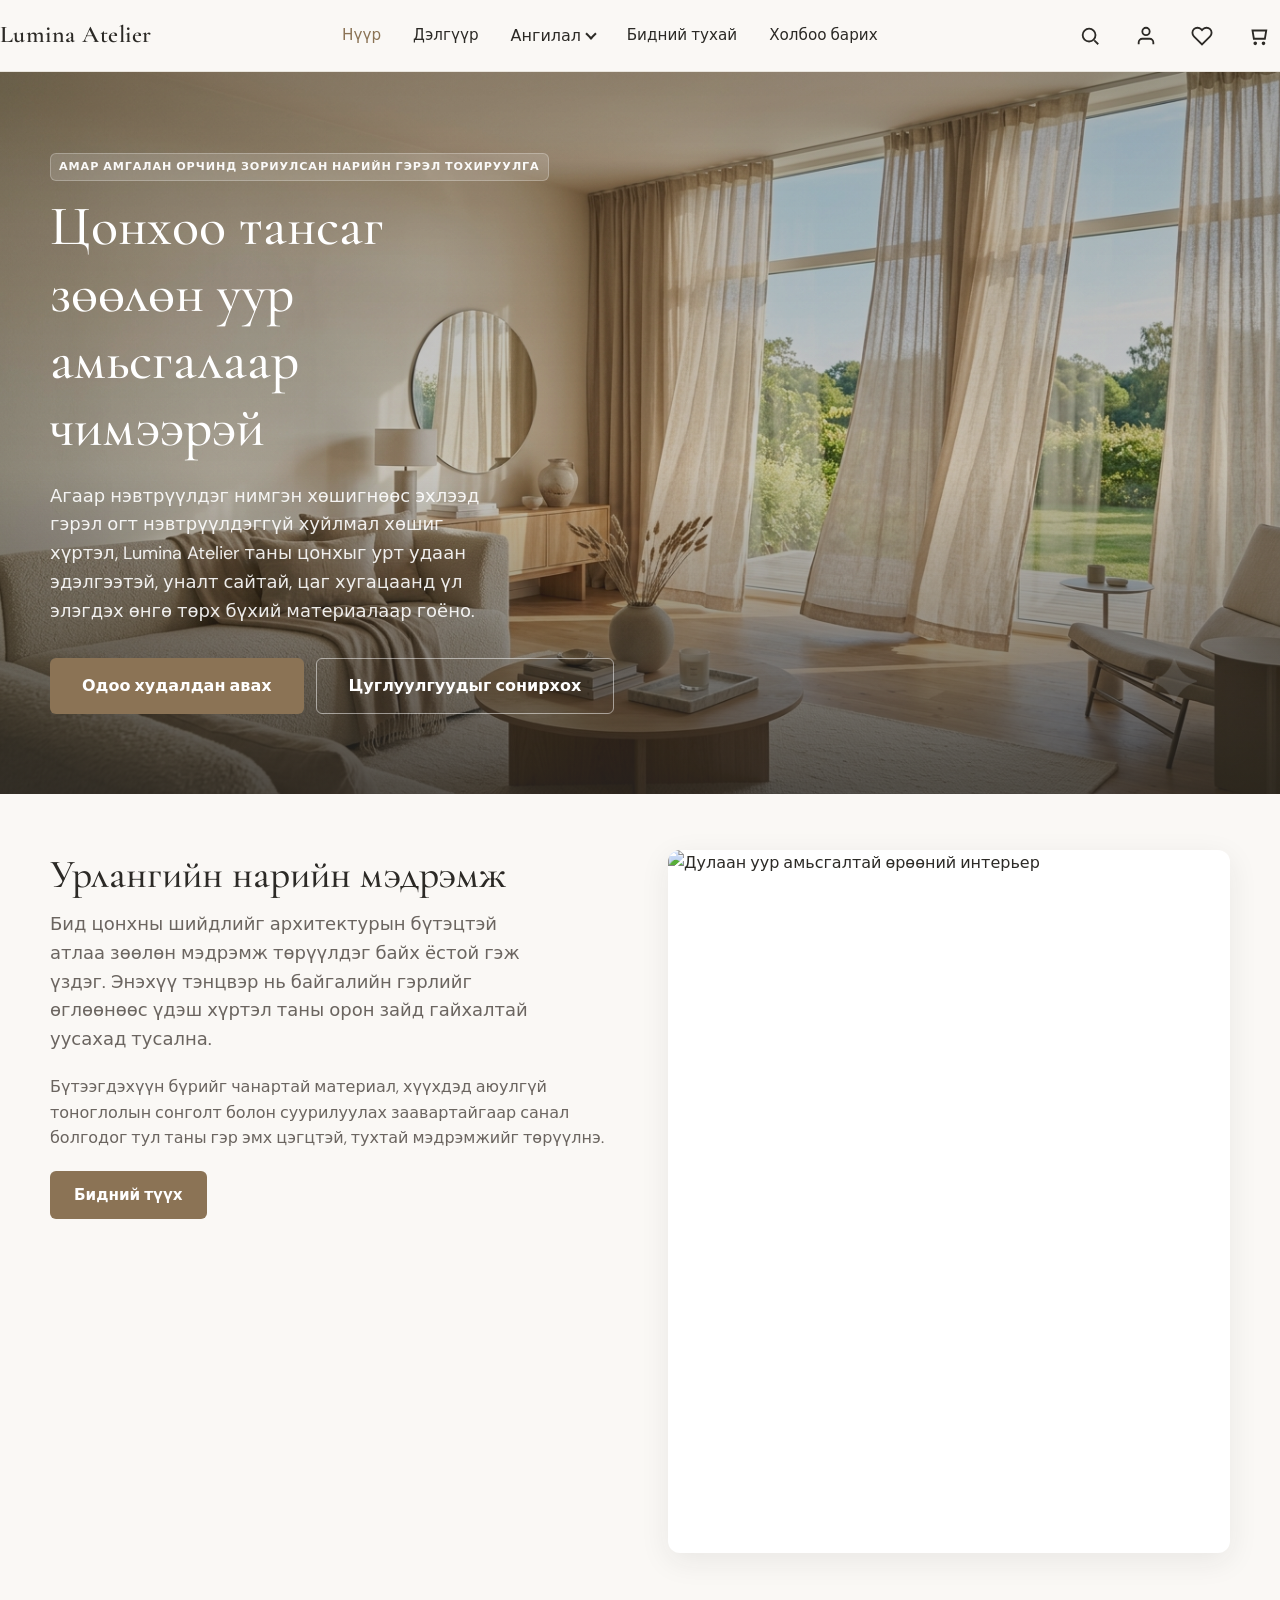
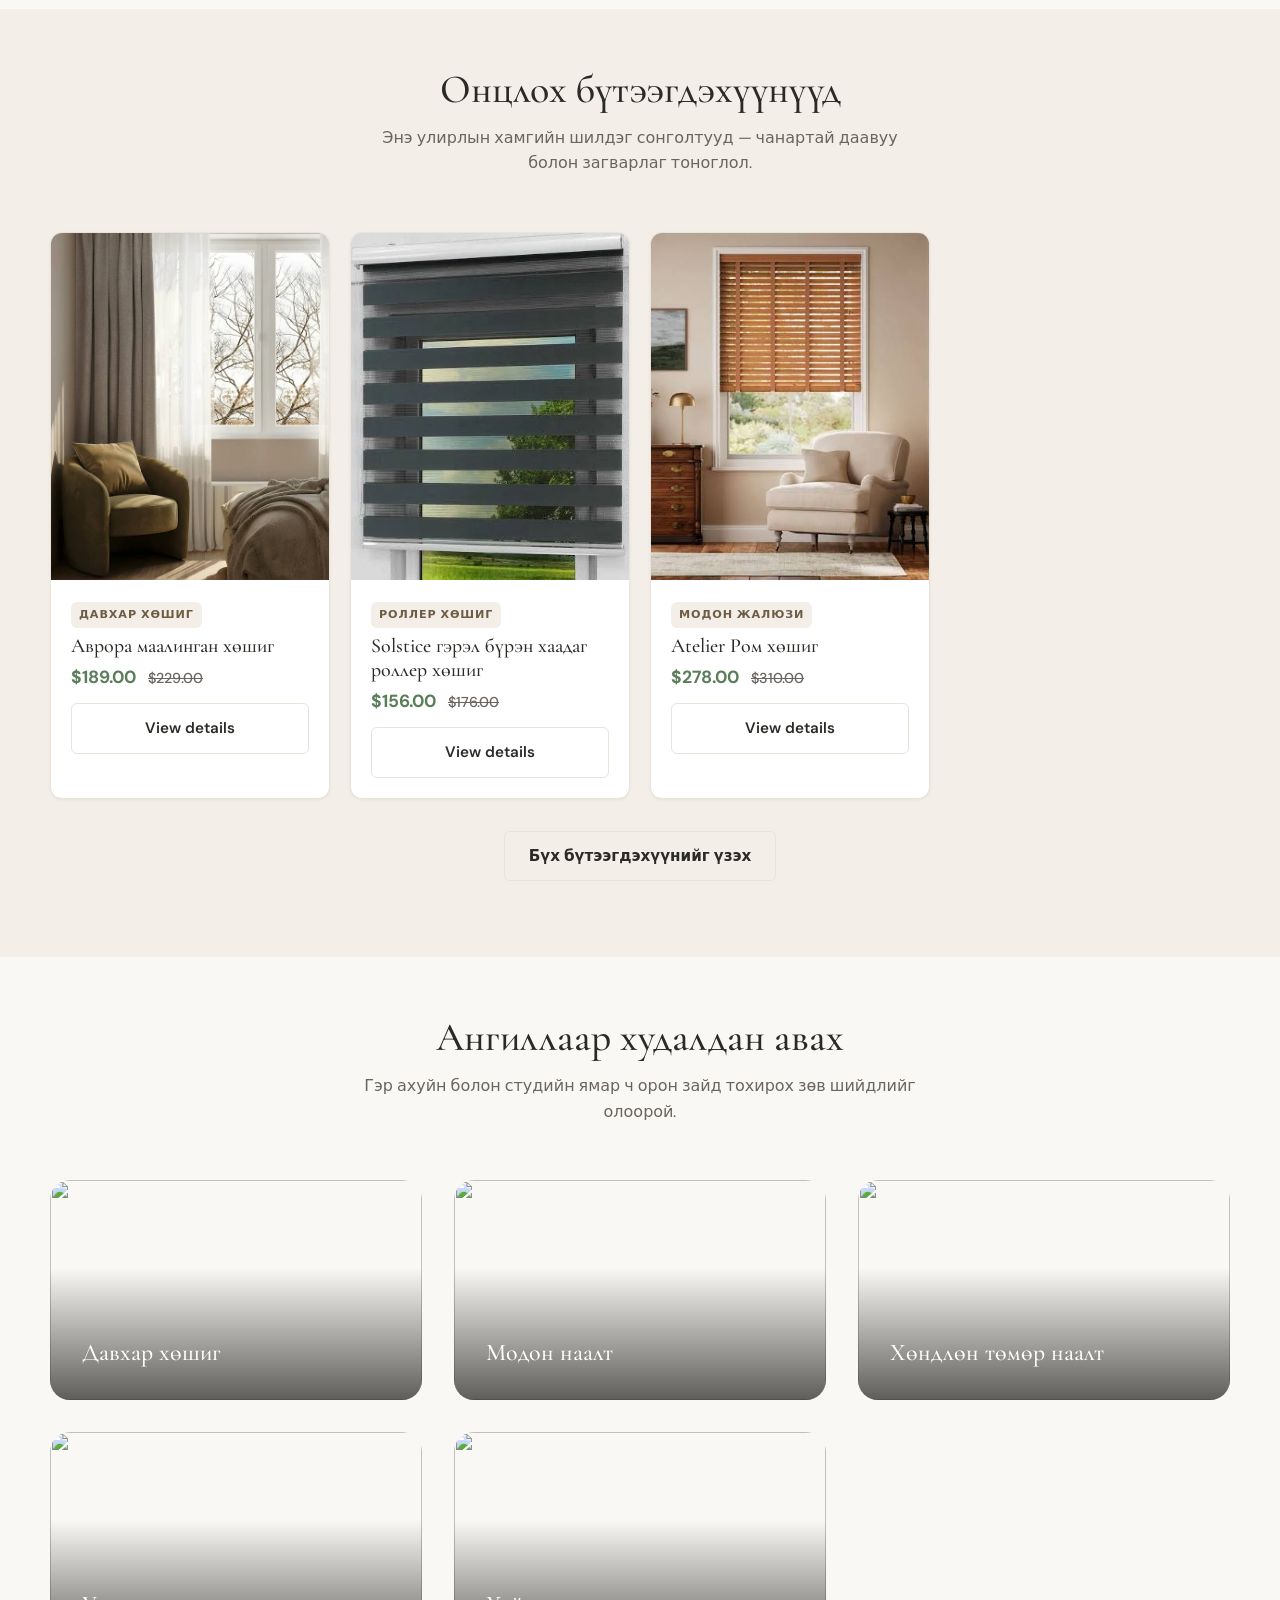
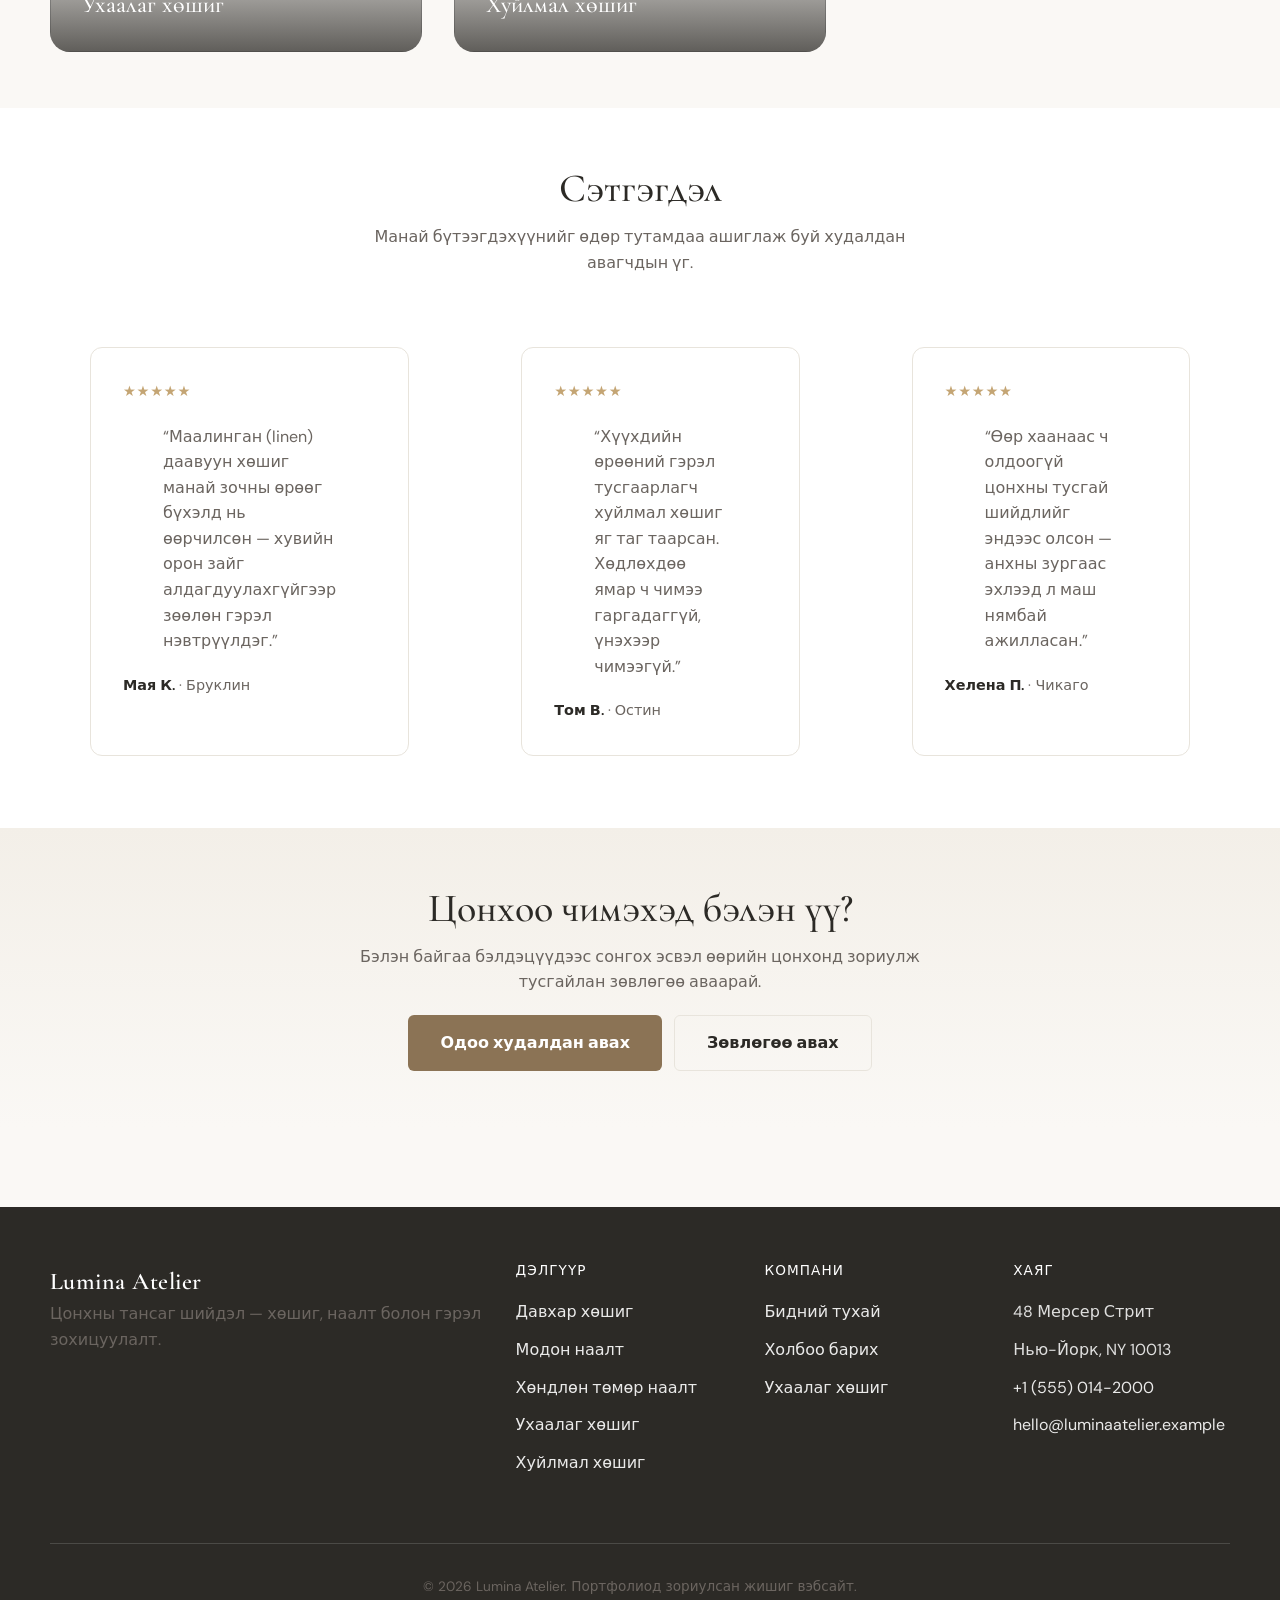
==== index.html @ d4f3944c "Add files via upload" ====
<!DOCTYPE html>
<html lang="mn">
  <head>
    <meta charset="utf-8" />
    <meta name="viewport" content="width=device-width, initial-scale=1" />
    <meta
      name="description"
      content="Lumina Atelier — гараар урласан хөшиг, наалтууд. Орчин үеийн орон зайд зориулсан зөөлөн дулаан өнгө, тохируулж болох гэрэл болон захиалгат гоёмсог шийдэл."
    />
    <title>Lumina Atelier | Хөшиг &amp; Наалт</title>
    <link rel="preconnect" href="https://fonts.googleapis.com" />
    <link rel="preconnect" href="https://fonts.gstatic.com" crossorigin />
    <link
      href="https://fonts.googleapis.com/css2?family=Cormorant+Garamond:ital,wght@0,400;0,500;0,600;1,400&family=DM+Sans:ital,opsz,wght@0,9..40,400;0,9..40,500;0,9..40,600;0,9..40,700;1,9..40,400&display=swap"
      rel="stylesheet"
    />
    <link rel="stylesheet" href="css/styles.css" />
    <script type="application/ld+json" id="jsonld-org">
      {
        "@context": "https://schema.org",
        "@type": "HomeAndConstructionBusiness",
        "name": "Lumina Atelier",
        "url": ".",
        "description": "Дээд зэрэглэлийн хөшиг, хуйлмал хөшиг, роман наалт болон захиалгат цонхны засал.",
        "telephone": "+1-555-0142",
        "email": "hello@luminaatelier.example",
        "address": {
          "@type": "PostalAddress",
          "streetAddress": "48 Mercer Street",
          "addressLocality": "New York",
          "addressRegion": "NY",
          "postalCode": "10013",
          "addressCountry": "US"
        }
      }
    </script>
  </head>
  <body>
    <a class="skip-link" href="#main">Үндсэн агуулга руу шилжих</a>

    <header class="site-header">
      <div class="container header-inner">
        <a class="logo" href="index.html">Lumina Atelier</a>

        <nav class="nav-desktop" aria-label="Үндсэн цэс">
          <a href="index.html" aria-current="page">Нүүр</a>
          <a href="shop.html">Дэлгүүр</a>
          <div class="has-dropdown">
            <button type="button" aria-expanded="false" aria-haspopup="true" aria-controls="cat-menu">
              Ангилал
              <span class="caret" aria-hidden="true"></span>
            </button>
            <div id="cat-menu" class="dropdown-panel" role="menu">
              <a href="shop.html?category=double-curtains" role="menuitem">Давхар хөшиг</a>
              <a href="shop.html?category=wooden-blinds" role="menuitem">Модон наалт</a>
              <a href="shop.html?category=venetian-blinds" role="menuitem">Хөндлөн төмөр наалт</a>
              <a href="shop.html?category=motorized-curtains" role="menuitem">Ухаалаг (цахилгаан) хөшиг</a>
              <a href="shop.html?category=roller-blinds" role="menuitem">Хуйлмал хөшиг</a>
            </div>
          </div>
          <a href="about.html">Бидний тухай</a>
          <a href="contact.html">Холбоо барих</a>
        </nav>

        <div class="header-actions">
          <span id="user-chip" class="user-chip" hidden></span>
          <button type="button" class="icon-btn" data-open-modal="search" aria-label="Бүтээгдэхүүн хайх">
            <svg viewBox="0 0 24 24" fill="none" stroke="currentColor" stroke-width="2" aria-hidden="true">
              <circle cx="11" cy="11" r="7" />
              <path d="M21 21l-4.3-4.3" />
            </svg>
          </button>
          <button type="button" class="icon-btn" data-open-modal="auth" aria-label="Хэрэглэгчийн бүртгэл">
            <svg viewBox="0 0 24 24" fill="none" stroke="currentColor" stroke-width="2" aria-hidden="true">
              <path d="M20 21v-2a4 4 0 0 0-4-4H8a4 4 0 0 0-4 4v2" />
              <circle cx="12" cy="7" r="4" />
            </svg>
          </button>
          <a class="icon-btn" href="wishlist.html" aria-label="Хүслийн жагсаалт">
            <svg viewBox="0 0 24 24" fill="none" stroke="currentColor" stroke-width="2" aria-hidden="true">
              <path d="M20.84 4.61a5.5 5.5 0 0 0-7.78 0L12 5.67l-1.06-1.06a5.5 5.5 0 0 0-7.78 7.78l1.06 1.06L12 21.23l7.78-7.78 1.06-1.06a5.5 5.5 0 0 0 0-7.78z" />
            </svg>
            <span class="badge-count" data-wishlist-count hidden>0</span>
          </a>
          <a class="icon-btn" href="cart.html" aria-label="Сагс">
            <svg viewBox="0 0 24 24" fill="none" stroke="currentColor" stroke-width="2" aria-hidden="true">
              <path d="M6 6h15l-1.5 9h-12z" />
              <circle cx="9" cy="20" r="1" />
              <circle cx="18" cy="20" r="1" />
            </svg>
            <span class="badge-count" data-cart-count hidden>0</span>
          </a>
          <button
            type="button"
            class="icon-btn menu-toggle"
            aria-expanded="false"
            aria-controls="mobile-nav"
            aria-label="Цэс нээх"
          >
            <svg viewBox="0 0 24 24" fill="none" stroke="currentColor" stroke-width="2" aria-hidden="true">
              <path d="M4 6h16M4 12h16M4 18h16" />
            </svg>
          </button>
        </div>
      </div>
    </header>

    <div id="mobile-nav" class="mobile-nav" hidden>
      <nav aria-label="Гар утасны цэс">
        <a href="index.html">Нүүр</a>
        <a href="shop.html">Дэлгүүр</a>
        <button type="button" data-mobile-submenu-toggle aria-expanded="false" aria-controls="mobile-cats">
          Ангилал
        </button>
        <div id="mobile-cats" class="mobile-sub">
          <a href="shop.html?category=double-curtains">Давхар хөшиг</a>
          <a href="shop.html?category=wooden-blinds">Модон наалт</a>
          <a href="shop.html?category=venetian-blinds">Хөндлөн төмөр наалт</a>
          <a href="shop.html?category=motorized-curtains">Ухаалаг (цахилгаан) хөшиг</a>
          <a href="shop.html?category=roller-blinds">Хуйлмал хөшиг</a>
        </div>
        <a href="about.html">Бидний тухай</a>
        <a href="contact.html">Холбоо барих</a>
        <a href="wishlist.html">Хүслийн жагсаалт</a>
        <a href="cart.html">Сагс</a>
      </nav>
    </div>

    <main id="main">
      <section class="hero" aria-label="Онцлох">
        <div class="hero__media">
          <img
            src="website/Gemini_Generated_Image_8093mr8093mr8093.png"
            alt="Наран тусгалтай, намирсан хөшиг бүхий зочны өрөө"
            width="1600"
            height="1067"
            fetchpriority="high"
          />
        </div>
        <div class="hero__overlay" aria-hidden="true"></div>
        <div class="container">
          <p class="tag" style="color: rgba(255,255,255,0.95); background: rgba(255,255,255,0.15); border: 1px solid rgba(255,255,255,0.25)">
            Амар амгалан орчинд зориулсан нарийн гэрэл тохируулга
          </p>
          <h1>Цонхоо тансаг зөөлөн уур амьсгалаар чимээрэй</h1>
          <p class="lead">
            Агаар нэвтрүүлдэг нимгэн хөшигнөөс эхлээд гэрэл огт нэвтрүүлдэггүй хуйлмал хөшиг хүртэл, Lumina Atelier таны цонхыг урт удаан эдэлгээтэй, уналт сайтай, цаг хугацаанд үл элэгдэх өнгө төрх бүхий материалаар гоёно.
          </p>
          <div class="hero-actions">
            <a class="btn btn--primary btn--large" href="shop.html">Одоо худалдан авах</a>
            <a class="btn btn--ghost btn--large" href="shop.html?category=double-curtains" style="border-color: rgba(255,255,255,0.5); color: #fff"
              >Цуглуулгуудыг сонирхох</a
            >
          </div>
        </div>
      </section>

      <section class="section">
        <div class="container two-col">
          <div>
            <h2>Урлангийн нарийн мэдрэмж</h2>
            <p class="lead">
              Бид цонхны шийдлийг архитектурын бүтэцтэй атлаа зөөлөн мэдрэмж төрүүлдэг байх ёстой гэж үздэг. Энэхүү тэнцвэр нь байгалийн гэрлийг өглөөнөөс үдэш хүртэл таны орон зайд гайхалтай уусахад тусална.
            </p>
            <p>
              Бүтээгдэхүүн бүрийг чанартай материал, хүүхдэд аюулгүй тоноглолын сонголт болон суурилуулах заавартайгаар санал болгодог тул таны гэр эмх цэгцтэй, тухтай мэдрэмжийг төрүүлнэ.
            </p>
            <a class="btn btn--primary" href="about.html">Бидний түүх</a>
          </div>
          <div class="card" style="box-shadow: var(--shadow-md); border: none">
            <img
              src="https://images.unsplash.com/photo-1586023492125-27b2c045efd7?auto=format&fit=crop&w=900&q=80"
              alt="Дулаан уур амьсгалтай өрөөний интерьер"
              width="900"
              height="1125"
              loading="lazy"
            />
          </div>
        </div>
      </section>

      <section class="section" style="background: var(--color-bg-warm)">
        <div class="container">
          <div class="section-head">
            <h2>Онцлох бүтээгдэхүүнүүд</h2>
            <p>Энэ улирлын хамгийн шилдэг сонголтууд — чанартай даавуу болон загварлаг тоноглол.</p>
          </div>
          <div id="featured-products" class="grid-4"></div>
          <p class="text-center" style="margin-top: var(--space-lg)">
            <a class="btn btn--ghost" href="shop.html">Бүх бүтээгдэхүүнийг үзэх</a>
          </p>
        </div>
      </section>

      <section class="section">
        <div class="container">
          <div class="section-head">
            <h2>Ангиллаар худалдан авах</h2>
            <p>Гэр ахуйн болон студийн ямар ч орон зайд тохирох зөв шийдлийг олоорой.</p>
          </div>
          <div class="grid-3">
            <a class="cat-tile" href="shop.html?category=double-curtains">
              <img src="https://images.unsplash.com/photo-1618221195710-dd6b41faaea6?auto=format&fit=crop&w=800&q=80" alt="" loading="lazy" />
              <h3>Давхар хөшиг</h3>
            </a>
            <a class="cat-tile" href="shop.html?category=wooden-blinds">
              <img src="https://images.unsplash.com/photo-1618219740975-d409fbccee94?auto=format&fit=crop&w=800&q=80" alt="" loading="lazy" />
              <h3>Модон наалт</h3>
            </a>
            <a class="cat-tile" href="shop.html?category=venetian-blinds">
              <img src="https://images.unsplash.com/photo-1497366216548-37526070297c?auto=format&fit=crop&w=800&q=80" alt="" loading="lazy" />
              <h3>Хөндлөн төмөр наалт</h3>
            </a>
            <a class="cat-tile" href="shop.html?category=motorized-curtains">
              <img src="https://images.unsplash.com/photo-1616486338812-3dadae4b4ace?auto=format&fit=crop&w=800&q=80" alt="" loading="lazy" />
              <h3>Ухаалаг хөшиг</h3>
            </a>
            <a class="cat-tile" href="shop.html?category=roller-blinds">
              <img src="https://images.unsplash.com/photo-1507089947368-19c1da9775ae?auto=format&fit=crop&w=800&q=80" alt="" loading="lazy" />
              <h3>Хуйлмал хөшиг</h3>
            </a>
          </div>
        </div>
      </section>

      <section class="section" style="background: var(--color-surface)">
        <div class="container">
          <div class="section-head">
            <h2>Сэтгэгдэл</h2>
            <p>Манай бүтээгдэхүүнийг өдөр тутамдаа ашиглаж буй худалдан авагчдын үг.</p>
          </div>
          <div class="grid-3">
            <figure class="review-card">
              <p class="stars" aria-label="5 одоос 5 од">★★★★★</p>
              <blockquote>
                <p>“Маалинган (linen) даавуун хөшиг манай зочны өрөөг бүхэлд нь өөрчилсөн — хувийн орон зайг алдагдуулахгүйгээр зөөлөн гэрэл нэвтрүүлдэг.”</p>
              </blockquote>
              <figcaption class="muted"><cite>Мая К.</cite> · Бруклин</figcaption>
            </figure>
            <figure class="review-card">
              <p class="stars" aria-label="5 одоос 5 од">★★★★★</p>
              <blockquote>
                <p>“Хүүхдийн өрөөний гэрэл тусгаарлагч хуйлмал хөшиг яг таг таарсан. Хөдлөхдөө ямар ч чимээ гаргадаггүй, үнэхээр чимээгүй.”</p>
              </blockquote>
              <figcaption class="muted"><cite>Том В.</cite> · Остин</figcaption>
            </figure>
            <figure class="review-card">
              <p class="stars" aria-label="5 одоос 5 од">★★★★★</p>
              <blockquote>
                <p>“Өөр хаанаас ч олдоогүй цонхны тусгай шийдлийг эндээс олсон — анхны зургаас эхлээд л маш нямбай ажилласан.”</p>
              </blockquote>
              <figcaption class="muted"><cite>Хелена П.</cite> · Чикаго</figcaption>
            </figure>
          </div>
        </div>
      </section>

      <section class="section text-center" style="background: linear-gradient(180deg, var(--color-bg-warm), var(--color-bg))">
        <div class="container" style="max-width: 640px">
          <h2>Цонхоо чимэхэд бэлэн үү?</h2>
          <p>Бэлэн байгаа бэлдэцүүдээс сонгох эсвэл өөрийн цонхонд зориулж тусгайлан зөвлөгөө аваарай.</p>
          <div class="hero-actions" style="justify-content: center">
            <a class="btn btn--primary btn--large" href="shop.html">Одоо худалдан авах</a>
            <a class="btn btn--ghost btn--large" href="contact.html">Зөвлөгөө авах</a>
          </div>
        </div>
      </section>
    </main>

    <footer class="site-footer">
      <div class="container footer-grid">
        <div class="footer-brand">
          <a class="logo" href="index.html">Lumina Atelier</a>
          <p>Цонхны тансаг шийдэл — хөшиг, наалт болон гэрэл зохицуулалт.</p>
        </div>
        <div class="footer-col">
          <h4>Дэлгүүр</h4>
          <ul>
            <li><a href="shop.html?category=double-curtains">Давхар хөшиг</a></li>
            <li><a href="shop.html?category=wooden-blinds">Модон наалт</a></li>
            <li><a href="shop.html?category=venetian-blinds">Хөндлөн төмөр наалт</a></li>
            <li><a href="shop.html?category=motorized-curtains">Ухаалаг хөшиг</a></li>
            <li><a href="shop.html?category=roller-blinds">Хуйлмал хөшиг</a></li>
          </ul>
        </div>
        <div class="footer-col">
          <h4>Компани</h4>
          <ul>
            <li><a href="about.html">Бидний тухай</a></li>
            <li><a href="contact.html">Холбоо барих</a></li>
            <li><a href="shop.html?category=motorized-curtains">Ухаалаг хөшиг</a></li>
          </ul>
        </div>
        <div class="footer-col">
          <h4>Хаяг</h4>
          <ul>
            <li>48 Мерсер Стрит</li>
            <li>Нью-Йорк, NY 10013</li>
            <li><a href="tel:+15550142000">+1 (555) 014-2000</a></li>
            <li><a href="mailto:hello@luminaatelier.example">hello@luminaatelier.example</a></li>
          </ul>
        </div>
      </div>
      <div class="container footer-bottom">
        <p>© <span data-year></span> Lumina Atelier. Портфолиод зориулсан жишиг вэбсайт.</p>
      </div>
    </footer>

    <div class="modal-backdrop" data-modal-backdrop="search" aria-hidden="true"></div>
    <div class="modal search-modal" data-modal="search" role="dialog" aria-modal="true" aria-labelledby="search-title" aria-hidden="true">
      <div class="modal__head">
        <h2 id="search-title">Хайх</h2>
        <button type="button" class="modal-close" data-close-modal="search" aria-label="Хайлтыг хаах">×</button>
      </div>
      <label class="visually-hidden" for="search-input">Бүтээгдэхүүн хайх</label>
      <input id="search-input" type="search" placeholder="Хөшиг, материал хайх…" autocomplete="off" />
      <ul id="search-results" class="search-results"></ul>
    </div>

    <div class="modal-backdrop" data-modal-backdrop="auth" aria-hidden="true"></div>
    <div class="modal" data-modal="auth" role="dialog" aria-modal="true" aria-labelledby="auth-title" aria-hidden="true">
      <div class="modal__head">
        <h2 id="auth-title">Таны бүртгэл</h2>
        <button type="button" class="modal-close" data-close-modal="auth" aria-label="Бүртгэлийн цонхыг хаах">×</button>
      </div>
      <p class="muted" style="margin-top: 0">Демо нэвтрэх хэсэг — зөвхөн энэ төхөөрөмж дээр таны нэрийг хадгална.</p>
      <div class="auth-tabs">
        <button type="button" class="is-selected" data-auth-tab="login">Нэвтрэх</button>
        <button type="button" data-auth-tab="signup">Бүртгүүрэх</button>
      </div>
      <form id="auth-form">
        <input type="hidden" name="mode" value="login" />
        <div class="form-group">
          <label for="auth-email">Имэйл хаяг</label>
          <input id="auth-email" name="email" type="email" required autocomplete="email" />
        </div>
        <div class="form-group">
          <label for="auth-name" id="auth-name-label">Харагдах нэр (заавал биш)</label>
          <input id="auth-name" name="name" type="text" autocomplete="name" />
        </div>
        <button type="submit" class="btn btn--primary" style="width: 100%">Үргэлжлүүлэх</button>
      </form>
      <p class="text-center" style="margin-top: var(--space-md)">
        <button type="button" class="btn btn--ghost" id="auth-logout" style="width: 100%">Гарах</button>
      </p>
    </div>

    <script src="js/products-data.js"></script>
    <script src="js/storage.js"></script>
    <script src="js/main.js"></script>
    <script src="js/home-page.js"></script>
  </body>
</html>
---- css/styles.css ----
/**
 * Lumina Atelier — Global styles
 * Neutral palette, responsive layout, reduced-motion support
 */

:root {
  --color-bg: #faf8f5;
  --color-bg-warm: #f3efe8;
  --color-surface: #ffffff;
  --color-text: #2c2a26;
  --color-text-muted: #6b6560;
  --color-accent: #8b7355;
  --color-accent-hover: #6f5c44;
  --color-accent-soft: #d4c9b8;
  --color-border: #e8e4dc;
  --color-success: #5a7d5a;
  --shadow-sm: 0 1px 3px rgba(44, 42, 38, 0.06);
  --shadow-md: 0 8px 30px rgba(44, 42, 38, 0.08);
  --shadow-lg: 0 20px 50px rgba(44, 42, 38, 0.12);
  --radius-sm: 6px;
  --radius-md: 12px;
  --radius-lg: 20px;
  --font-display: "Cormorant Garamond", Georgia, serif;
  --font-body: "DM Sans", system-ui, sans-serif;
  --space-xs: 0.35rem;
  --space-sm: 0.75rem;
  --space-md: 1.25rem;
  --space-lg: 2rem;
  --space-xl: 3.5rem;
  --space-2xl: 5rem;
  --header-h: 72px;
  --transition: 0.25s cubic-bezier(0.4, 0, 0.2, 1);
}

@media (prefers-reduced-motion: reduce) {
  *,
  *::before,
  *::after {
    animation-duration: 0.01ms !important;
    animation-iteration-count: 1 !important;
    transition-duration: 0.01ms !important;
  }
}

*,
*::before,
*::after {
  box-sizing: border-box;
}

html {
  scroll-behavior: smooth;
}

body {
  margin: 0;
  font-family: var(--font-body);
  font-size: 1rem;
  line-height: 1.6;
  color: var(--color-text);
  background: var(--color-bg);
  min-height: 100vh;
}

img {
  max-width: 100%;
  height: auto;
  display: block;
}

a {
  color: var(--color-accent);
  text-decoration-thickness: 1px;
  text-underline-offset: 0.15em;
  transition: color var(--transition);
}

a:hover {
  color: var(--color-accent-hover);
}

:focus-visible {
  outline: 2px solid var(--color-accent);
  outline-offset: 3px;
}

.skip-link {
  position: absolute;
  left: -9999px;
  top: 0;
  z-index: 9999;
  padding: var(--space-sm) var(--space-md);
  background: var(--color-surface);
  color: var(--color-text);
  font-weight: 600;
  border-radius: var(--radius-sm);
  box-shadow: var(--shadow-md);
}

.skip-link:focus {
  left: var(--space-md);
  top: var(--space-md);
}

/* Typography */
h1,
h2,
h3,
h4 {
  font-family: var(--font-display);
  font-weight: 500;
  line-height: 1.2;
  margin: 0 0 var(--space-sm);
  color: var(--color-text);
}

h1 {
  font-size: clamp(2.25rem, 5vw, 3.5rem);
}

h2 {
  font-size: clamp(1.75rem, 3.5vw, 2.5rem);
}

h3 {
  font-size: 1.35rem;
}

p {
  margin: 0 0 var(--space-md);
  color: var(--color-text-muted);
}

.lead {
  font-size: 1.125rem;
  max-width: 42ch;
}

.muted {
  color: var(--color-text-muted);
  font-size: 0.9rem;
}

/* Layout */
.container {
  width: min(1180px, 100% - 2rem);
  margin-inline: auto;
}

.section {
  padding-block: var(--space-xl);
}

.section--tight {
  padding-block: var(--space-lg);
}

/* Header */
.site-header {
  position: sticky;
  top: 0;
  z-index: 100;
  background: rgba(250, 248, 245, 0.92);
  backdrop-filter: blur(10px);
  border-bottom: 1px solid var(--color-border);
  height: var(--header-h);
  display: flex;
  align-items: center;
}

.header-inner {
  display: flex;
  align-items: center;
  justify-content: space-between;
  gap: var(--space-md);
  width: 100%;
}

.logo {
  font-family: var(--font-display);
  font-size: 1.5rem;
  font-weight: 600;
  color: var(--color-text);
  text-decoration: none;
  letter-spacing: 0.02em;
}

.logo:hover {
  color: var(--color-accent);
}

.nav-desktop {
  display: flex;
  align-items: center;
  gap: var(--space-lg);
}

.nav-desktop a {
  color: var(--color-text);
  text-decoration: none;
  font-size: 0.95rem;
  font-weight: 500;
}

.nav-desktop a:hover,
.nav-desktop a[aria-current="page"] {
  color: var(--color-accent);
}

/* Dropdown */
.has-dropdown {
  position: relative;
}

.has-dropdown > button {
  display: flex;
  align-items: center;
  gap: 0.35rem;
  background: none;
  border: none;
  font: inherit;
  font-weight: 500;
  color: var(--color-text);
  cursor: pointer;
  padding: var(--space-xs) 0;
}

.has-dropdown > button .caret {
  width: 0.5rem;
  height: 0.5rem;
  border-right: 2px solid currentColor;
  border-bottom: 2px solid currentColor;
  transform: rotate(45deg);
  margin-top: -0.2rem;
  transition: transform var(--transition);
}

.has-dropdown.is-open > button .caret {
  transform: rotate(-135deg);
  margin-top: 0.1rem;
}

.dropdown-panel {
  position: absolute;
  top: calc(100% + 0.5rem);
  left: 0;
  min-width: 220px;
  background: var(--color-surface);
  border: 1px solid var(--color-border);
  border-radius: var(--radius-md);
  box-shadow: var(--shadow-md);
  padding: var(--space-sm);
  opacity: 0;
  visibility: hidden;
  transform: translateY(-6px);
  transition: opacity var(--transition), transform var(--transition), visibility var(--transition);
}

.has-dropdown.is-open .dropdown-panel {
  opacity: 1;
  visibility: visible;
  transform: translateY(0);
}

.dropdown-panel a {
  display: block;
  padding: var(--space-sm) var(--space-md);
  color: var(--color-text);
  text-decoration: none;
  border-radius: var(--radius-sm);
}

.dropdown-panel a:hover {
  background: var(--color-bg-warm);
  color: var(--color-accent);
}

.header-actions {
  display: flex;
  align-items: center;
  gap: var(--space-sm);
}

.icon-btn {
  position: relative;
  display: inline-flex;
  align-items: center;
  justify-content: center;
  width: 44px;
  height: 44px;
  border: none;
  background: transparent;
  color: var(--color-text);
  border-radius: var(--radius-sm);
  cursor: pointer;
  transition: background var(--transition), color var(--transition);
}

.icon-btn:hover {
  background: var(--color-bg-warm);
  color: var(--color-accent);
}

.icon-btn svg {
  width: 22px;
  height: 22px;
}

.badge-count {
  position: absolute;
  top: 6px;
  right: 4px;
  min-width: 18px;
  height: 18px;
  padding: 0 5px;
  font-size: 0.65rem;
  font-weight: 700;
  line-height: 18px;
  text-align: center;
  background: var(--color-accent);
  color: #fff;
  border-radius: 999px;
}

.menu-toggle {
  display: none;
}

/* Mobile nav */
@media (max-width: 960px) {
  .nav-desktop {
    display: none;
  }

  .menu-toggle {
    display: inline-flex;
  }

  .mobile-nav {
    position: fixed;
    inset: var(--header-h) 0 0 0;
    background: var(--color-bg);
    padding: var(--space-lg);
    overflow-y: auto;
    transform: translateX(100%);
    transition: transform var(--transition);
    z-index: 99;
  }

  .mobile-nav.is-open {
    transform: translateX(0);
  }

  .mobile-nav a,
  .mobile-nav button {
    display: block;
    width: 100%;
    text-align: left;
    padding: var(--space-md);
    border: none;
    background: none;
    font: inherit;
    color: var(--color-text);
    border-bottom: 1px solid var(--color-border);
    cursor: pointer;
  }

  .mobile-sub {
    padding-left: var(--space-md);
    display: none;
  }

  .mobile-sub.is-open {
    display: block;
  }

  .mobile-sub a {
    font-size: 0.95rem;
    color: var(--color-text-muted);
  }
}

@media (min-width: 961px) {
  .mobile-nav {
    display: none !important;
  }
}

/* Buttons */
.btn {
  display: inline-flex;
  align-items: center;
  justify-content: center;
  gap: 0.5rem;
  padding: 0.75rem 1.5rem;
  font-family: var(--font-body);
  font-size: 0.95rem;
  font-weight: 600;
  border-radius: var(--radius-sm);
  border: none;
  cursor: pointer;
  text-decoration: none;
  transition: background var(--transition), color var(--transition), transform var(--transition), box-shadow var(--transition);
}

.btn:active {
  transform: scale(0.98);
}

.btn--primary {
  background: var(--color-accent);
  color: #fff;
}

.btn--primary:hover {
  background: var(--color-accent-hover);
  color: #fff;
}

.btn--ghost {
  background: transparent;
  color: var(--color-text);
  border: 1px solid var(--color-border);
}

.btn--ghost:hover {
  border-color: var(--color-accent);
  color: var(--color-accent);
}

.btn--large {
  padding: 0.9rem 2rem;
  font-size: 1rem;
}

/* Hero */
.hero {
  position: relative;
  min-height: min(85vh, 720px);
  display: grid;
  align-items: end;
  padding-block: var(--space-2xl);
  color: #fff;
  overflow: hidden;
}

.hero__media {
  position: absolute;
  inset: 0;
  z-index: 0;
}

.hero__media img {
  width: 100%;
  height: 100%;
  object-fit: cover;
}

.hero__overlay {
  position: absolute;
  inset: 0;
  background: linear-gradient(
    to top,
    rgba(44, 42, 38, 0.75) 0%,
    rgba(44, 42, 38, 0.25) 45%,
    rgba(44, 42, 38, 0.35) 100%
  );
  z-index: 1;
}

.hero .container {
  position: relative;
  z-index: 2;
}

.hero h1 {
  color: #fff;
  max-width: 14ch;
  margin-bottom: var(--space-md);
  animation: fadeUp 0.8s ease both;
}

.hero .lead {
  color: rgba(255, 255, 255, 0.9);
  max-width: 36ch;
  margin-bottom: var(--space-lg);
  animation: fadeUp 0.8s 0.1s ease both;
}

.hero-actions {
  display: flex;
  flex-wrap: wrap;
  gap: var(--space-sm);
  animation: fadeUp 0.8s 0.2s ease both;
}

@keyframes fadeUp {
  from {
    opacity: 0;
    transform: translateY(16px);
  }
  to {
    opacity: 1;
    transform: translateY(0);
  }
}

/* Cards & grids */
.grid-3 {
  display: grid;
  gap: var(--space-lg);
  grid-template-columns: repeat(3, 1fr);
}

.grid-4 {
  display: grid;
  gap: var(--space-md);
  grid-template-columns: repeat(4, 1fr);
}

@media (max-width: 960px) {
  .grid-3,
  .grid-4 {
    grid-template-columns: repeat(2, 1fr);
  }
}

@media (max-width: 520px) {
  .grid-3,
  .grid-4 {
    grid-template-columns: 1fr;
  }
}

.card {
  background: var(--color-surface);
  border-radius: var(--radius-md);
  overflow: hidden;
  border: 1px solid var(--color-border);
  box-shadow: var(--shadow-sm);
  transition: box-shadow var(--transition), transform var(--transition);
}

.card:hover {
  box-shadow: var(--shadow-md);
  transform: translateY(-4px);
}

.card__image {
  position: relative;
  aspect-ratio: 4/5;
  overflow: hidden;
  background: var(--color-bg-warm);
}

.card__image img {
  width: 100%;
  height: 100%;
  object-fit: cover;
  transition: transform 0.5s ease;
}

.card:hover .card__image img {
  transform: scale(1.04);
}

.card__body {
  padding: var(--space-md);
}

.card__title {
  font-family: var(--font-display);
  font-size: 1.25rem;
  margin-bottom: var(--space-xs);
}

.card__title a {
  color: inherit;
  text-decoration: none;
}

.card__title a:hover {
  color: var(--color-accent);
}

.price-row {
  display: flex;
  align-items: baseline;
  gap: var(--space-sm);
  flex-wrap: wrap;
}

.price {
  font-weight: 700;
  color: var(--color-text);
  font-size: 1.1rem;
}

.price--sale {
  color: var(--color-success);
}

.price--was {
  text-decoration: line-through;
  font-size: 0.9rem;
  color: var(--color-text-muted);
  font-weight: 500;
}

.stars {
  color: #c4a574;
  font-size: 0.9rem;
  letter-spacing: 0.05em;
}

/* Category tiles */
.cat-tile {
  position: relative;
  border-radius: var(--radius-lg);
  overflow: hidden;
  min-height: 220px;
  display: flex;
  align-items: flex-end;
  padding: var(--space-lg);
  color: #fff;
  text-decoration: none;
  isolation: isolate;
  transition: transform var(--transition);
}

.cat-tile:hover {
  transform: scale(1.02);
  color: #fff;
}

.cat-tile img {
  position: absolute;
  inset: 0;
  width: 100%;
  height: 100%;
  object-fit: cover;
  z-index: -2;
}

.cat-tile::after {
  content: "";
  position: absolute;
  inset: 0;
  background: linear-gradient(to top, rgba(44, 42, 38, 0.75), transparent 60%);
  z-index: -1;
}

.cat-tile h3 {
  color: #fff;
  margin: 0;
  font-size: 1.5rem;
}

/* Reviews strip */
.review-card {
  background: var(--color-surface);
  padding: var(--space-lg);
  border-radius: var(--radius-md);
  border: 1px solid var(--color-border);
}

.review-card cite {
  font-style: normal;
  font-weight: 600;
  color: var(--color-text);
}

/* Shop layout */
.shop-layout {
  display: grid;
  grid-template-columns: 260px 1fr;
  gap: var(--space-xl);
  align-items: start;
}

@media (max-width: 900px) {
  .shop-layout {
    grid-template-columns: 1fr;
  }

  /* Sticky filters overlap product cards while scrolling on mobile */
  .filters {
    position: static;
    top: auto;
    z-index: auto;
    display: none;
    margin-bottom: 0;
  }

  .filters.is-open {
    display: block;
    margin-bottom: var(--space-lg);
  }

  .filters-toggle {
    display: inline-flex;
  }

  #shop-grid.grid-3 {
    grid-template-columns: 1fr;
  }
}

@media (min-width: 901px) {
  .filters-toggle {
    display: none;
  }
}

.filters {
  background: var(--color-surface);
  padding: var(--space-lg);
  border-radius: var(--radius-md);
  border: 1px solid var(--color-border);
  position: sticky;
  top: calc(var(--header-h) + var(--space-md));
  z-index: 2;
}

.filters h3 {
  margin-bottom: var(--space-md);
}

.filter-group {
  margin-bottom: var(--space-md);
}

.filter-group label {
  display: block;
  font-size: 0.8rem;
  font-weight: 600;
  text-transform: uppercase;
  letter-spacing: 0.06em;
  color: var(--color-text-muted);
  margin-bottom: var(--space-xs);
}

.filter-group select,
.filter-group input[type="number"] {
  width: 100%;
  padding: 0.6rem 0.75rem;
  border: 1px solid var(--color-border);
  border-radius: var(--radius-sm);
  font: inherit;
  background: var(--color-bg);
}

.price-range {
  display: grid;
  grid-template-columns: 1fr 1fr;
  gap: var(--space-sm);
}

.chip-list {
  display: flex;
  flex-wrap: wrap;
  gap: var(--space-xs);
}

.chip {
  padding: 0.35rem 0.75rem;
  border-radius: 999px;
  border: 1px solid var(--color-border);
  background: var(--color-bg);
  font-size: 0.85rem;
  cursor: pointer;
  transition: background var(--transition), border-color var(--transition);
}

.chip:hover,
.chip.is-selected {
  border-color: var(--color-accent);
  background: var(--color-bg-warm);
  color: var(--color-accent-hover);
}

.shop-toolbar {
  display: flex;
  flex-wrap: wrap;
  justify-content: space-between;
  align-items: center;
  gap: var(--space-md);
  margin-bottom: var(--space-lg);
}

.shop-toolbar select {
  padding: 0.5rem 0.75rem;
  border-radius: var(--radius-sm);
  border: 1px solid var(--color-border);
  font: inherit;
}

.filters-toggle {
  display: none;
  align-items: center;
  gap: 0.35rem;
}

/* Product detail */
.pd-grid {
  display: grid;
  grid-template-columns: 1fr 1fr;
  gap: var(--space-xl);
}

@media (max-width: 900px) {
  .pd-grid {
    grid-template-columns: 1fr;
  }
}

.pd-gallery {
  display: grid;
  gap: var(--space-sm);
}

.pd-gallery__main {
  border-radius: var(--radius-md);
  overflow: hidden;
  background: var(--color-bg-warm);
  aspect-ratio: 4/5;
}

.pd-gallery__main img {
  width: 100%;
  height: 100%;
  object-fit: cover;
}

.pd-thumbs {
  display: grid;
  grid-template-columns: repeat(4, 1fr);
  gap: var(--space-sm);
}

.pd-thumbs button {
  padding: 0;
  border: 2px solid transparent;
  border-radius: var(--radius-sm);
  overflow: hidden;
  cursor: pointer;
  background: none;
  aspect-ratio: 1;
}

.pd-thumbs button.is-active {
  border-color: var(--color-accent);
}

.pd-thumbs img {
  width: 100%;
  height: 100%;
  object-fit: cover;
}

.option-row {
  display: flex;
  flex-wrap: wrap;
  gap: var(--space-xs);
  margin-bottom: var(--space-md);
}

.option-btn {
  padding: 0.5rem 1rem;
  border: 1px solid var(--color-border);
  border-radius: var(--radius-sm);
  background: var(--color-surface);
  font: inherit;
  cursor: pointer;
  transition: border-color var(--transition), background var(--transition);
}

.option-btn.is-selected {
  border-color: var(--color-accent);
  background: var(--color-bg-warm);
}

/* Forms */
.form-group {
  margin-bottom: var(--space-md);
}

.form-group label {
  display: block;
  font-weight: 600;
  margin-bottom: var(--space-xs);
  font-size: 0.9rem;
}

.form-group input,
.form-group textarea,
.form-group select {
  width: 100%;
  padding: 0.75rem 1rem;
  border: 1px solid var(--color-border);
  border-radius: var(--radius-sm);
  font: inherit;
  background: var(--color-surface);
}

.form-group textarea {
  min-height: 140px;
  resize: vertical;
}

.form-hint {
  font-size: 0.8rem;
  color: var(--color-text-muted);
  margin-top: var(--space-xs);
}

/* Cart */
.cart-layout {
  display: grid;
  grid-template-columns: 1fr 360px;
  gap: var(--space-xl);
  align-items: start;
}

@media (max-width: 900px) {
  .cart-layout {
    grid-template-columns: 1fr;
  }
}

.cart-line {
  display: grid;
  grid-template-columns: 100px 1fr auto;
  gap: var(--space-md);
  padding: var(--space-md);
  background: var(--color-surface);
  border: 1px solid var(--color-border);
  border-radius: var(--radius-md);
  margin-bottom: var(--space-md);
  align-items: center;
}

.cart-line__img {
  border-radius: var(--radius-sm);
  overflow: hidden;
  aspect-ratio: 1;
  background: var(--color-bg-warm);
}

.cart-line__img img {
  width: 100%;
  height: 100%;
  object-fit: cover;
}

.qty-control {
  display: inline-flex;
  align-items: center;
  border: 1px solid var(--color-border);
  border-radius: var(--radius-sm);
  overflow: hidden;
}

.qty-control button {
  width: 36px;
  height: 36px;
  border: none;
  background: var(--color-bg);
  cursor: pointer;
  font-size: 1.1rem;
}

.qty-control input {
  width: 48px;
  border: none;
  text-align: center;
  font: inherit;
}

.summary-card {
  background: var(--color-surface);
  padding: var(--space-lg);
  border-radius: var(--radius-md);
  border: 1px solid var(--color-border);
  box-shadow: var(--shadow-sm);
}

.summary-row {
  display: flex;
  justify-content: space-between;
  margin-bottom: var(--space-sm);
}

.summary-row--total {
  font-size: 1.25rem;
  font-weight: 700;
  padding-top: var(--space-md);
  margin-top: var(--space-md);
  border-top: 1px solid var(--color-border);
}

/* Footer */
.site-footer {
  background: var(--color-text);
  color: rgba(255, 255, 255, 0.85);
  padding: var(--space-xl) 0 var(--space-lg);
  margin-top: var(--space-2xl);
}

.site-footer a {
  color: rgba(255, 255, 255, 0.9);
}

.site-footer a:hover {
  color: #fff;
}

.footer-grid {
  display: grid;
  grid-template-columns: 2fr 1fr 1fr 1fr;
  gap: var(--space-lg);
}

@media (max-width: 800px) {
  .footer-grid {
    grid-template-columns: 1fr 1fr;
  }
}

.footer-brand .logo {
  color: #fff;
  margin-bottom: var(--space-sm);
}

.footer-col h4 {
  color: #fff;
  font-family: var(--font-body);
  font-size: 0.85rem;
  text-transform: uppercase;
  letter-spacing: 0.08em;
  margin-bottom: var(--space-md);
}

.footer-col ul {
  list-style: none;
  padding: 0;
  margin: 0;
}

.footer-col li {
  margin-bottom: var(--space-sm);
}

.footer-col a {
  text-decoration: none;
}

.footer-bottom {
  margin-top: var(--space-xl);
  padding-top: var(--space-lg);
  border-top: 1px solid rgba(255, 255, 255, 0.15);
  font-size: 0.85rem;
  text-align: center;
}

/* Modals */
.modal-backdrop {
  position: fixed;
  inset: 0;
  background: rgba(44, 42, 38, 0.45);
  z-index: 200;
  opacity: 0;
  visibility: hidden;
  transition: opacity var(--transition), visibility var(--transition);
}

.modal-backdrop.is-open {
  opacity: 1;
  visibility: visible;
}

.modal {
  position: fixed;
  left: 50%;
  top: 50%;
  transform: translate(-50%, -50%) scale(0.96);
  z-index: 201;
  width: min(480px, 100% - 2rem);
  max-height: 90vh;
  overflow-y: auto;
  background: var(--color-surface);
  border-radius: var(--radius-lg);
  padding: var(--space-lg);
  box-shadow: var(--shadow-lg);
  opacity: 0;
  visibility: hidden;
  transition: opacity var(--transition), transform var(--transition), visibility var(--transition);
}

.modal.is-open {
  opacity: 1;
  visibility: visible;
  transform: translate(-50%, -50%) scale(1);
}

.modal__head {
  display: flex;
  justify-content: space-between;
  align-items: center;
  margin-bottom: var(--space-md);
}

.modal__head h2 {
  margin: 0;
}

.modal-close {
  width: 40px;
  height: 40px;
  border: none;
  background: var(--color-bg);
  border-radius: var(--radius-sm);
  cursor: pointer;
  font-size: 1.25rem;
  line-height: 1;
}

.search-modal input {
  width: 100%;
  padding: 0.85rem 1rem;
  font-size: 1rem;
  border: 1px solid var(--color-border);
  border-radius: var(--radius-sm);
  margin-bottom: var(--space-md);
}

.search-results {
  list-style: none;
  padding: 0;
  margin: 0;
  max-height: 320px;
  overflow-y: auto;
}

.search-results a {
  display: flex;
  gap: var(--space-sm);
  padding: var(--space-sm);
  border-radius: var(--radius-sm);
  text-decoration: none;
  color: inherit;
  align-items: center;
}

.search-results a:hover {
  background: var(--color-bg-warm);
}

.search-results img {
  width: 48px;
  height: 48px;
  object-fit: cover;
  border-radius: var(--radius-sm);
}

/* Utilities */
.text-center {
  text-align: center;
}

.section-head {
  text-align: center;
  max-width: 560px;
  margin-inline: auto;
  margin-bottom: var(--space-xl);
}

.section-head p {
  margin-bottom: 0;
}

.tag {
  display: inline-block;
  font-size: 0.7rem;
  font-weight: 700;
  text-transform: uppercase;
  letter-spacing: 0.08em;
  padding: 0.25rem 0.5rem;
  border-radius: var(--radius-sm);
  background: var(--color-bg-warm);
  color: var(--color-accent-hover);
  margin-bottom: var(--space-sm);
}

.empty-state {
  text-align: center;
  padding: var(--space-2xl);
  background: var(--color-surface);
  border-radius: var(--radius-md);
  border: 1px dashed var(--color-border);
}

.map-embed {
  border-radius: var(--radius-md);
  overflow: hidden;
  border: 1px solid var(--color-border);
  min-height: 280px;
}

.map-embed iframe {
  width: 100%;
  height: 280px;
  border: 0;
}

.auth-tabs {
  display: flex;
  gap: var(--space-xs);
  margin-bottom: var(--space-md);
}

.auth-tabs button {
  flex: 1;
  padding: 0.5rem 0.75rem;
  border: 1px solid var(--color-border);
  border-radius: var(--radius-sm);
  background: var(--color-bg);
  font: inherit;
  cursor: pointer;
  transition: background var(--transition), border-color var(--transition);
}

.auth-tabs button.is-selected {
  border-color: var(--color-accent);
  background: var(--color-bg-warm);
  color: var(--color-accent-hover);
  font-weight: 600;
}

.user-chip {
  font-size: 0.8rem;
  color: var(--color-text-muted);
  max-width: 120px;
  overflow: hidden;
  text-overflow: ellipsis;
  white-space: nowrap;
}

.two-col {
  display: grid;
  grid-template-columns: 1fr 1fr;
  gap: var(--space-xl);
  align-items: start;
}

@media (max-width: 800px) {
  .two-col {
    grid-template-columns: 1fr;
  }
}

/* Screen-reader only helper (replaces per-page duplicates) */
.visually-hidden {
  position: absolute;
  width: 1px;
  height: 1px;
  padding: 0;
  margin: -1px;
  overflow: hidden;
  clip: rect(0, 0, 0, 0);
  white-space: nowrap;
  border: 0;
}
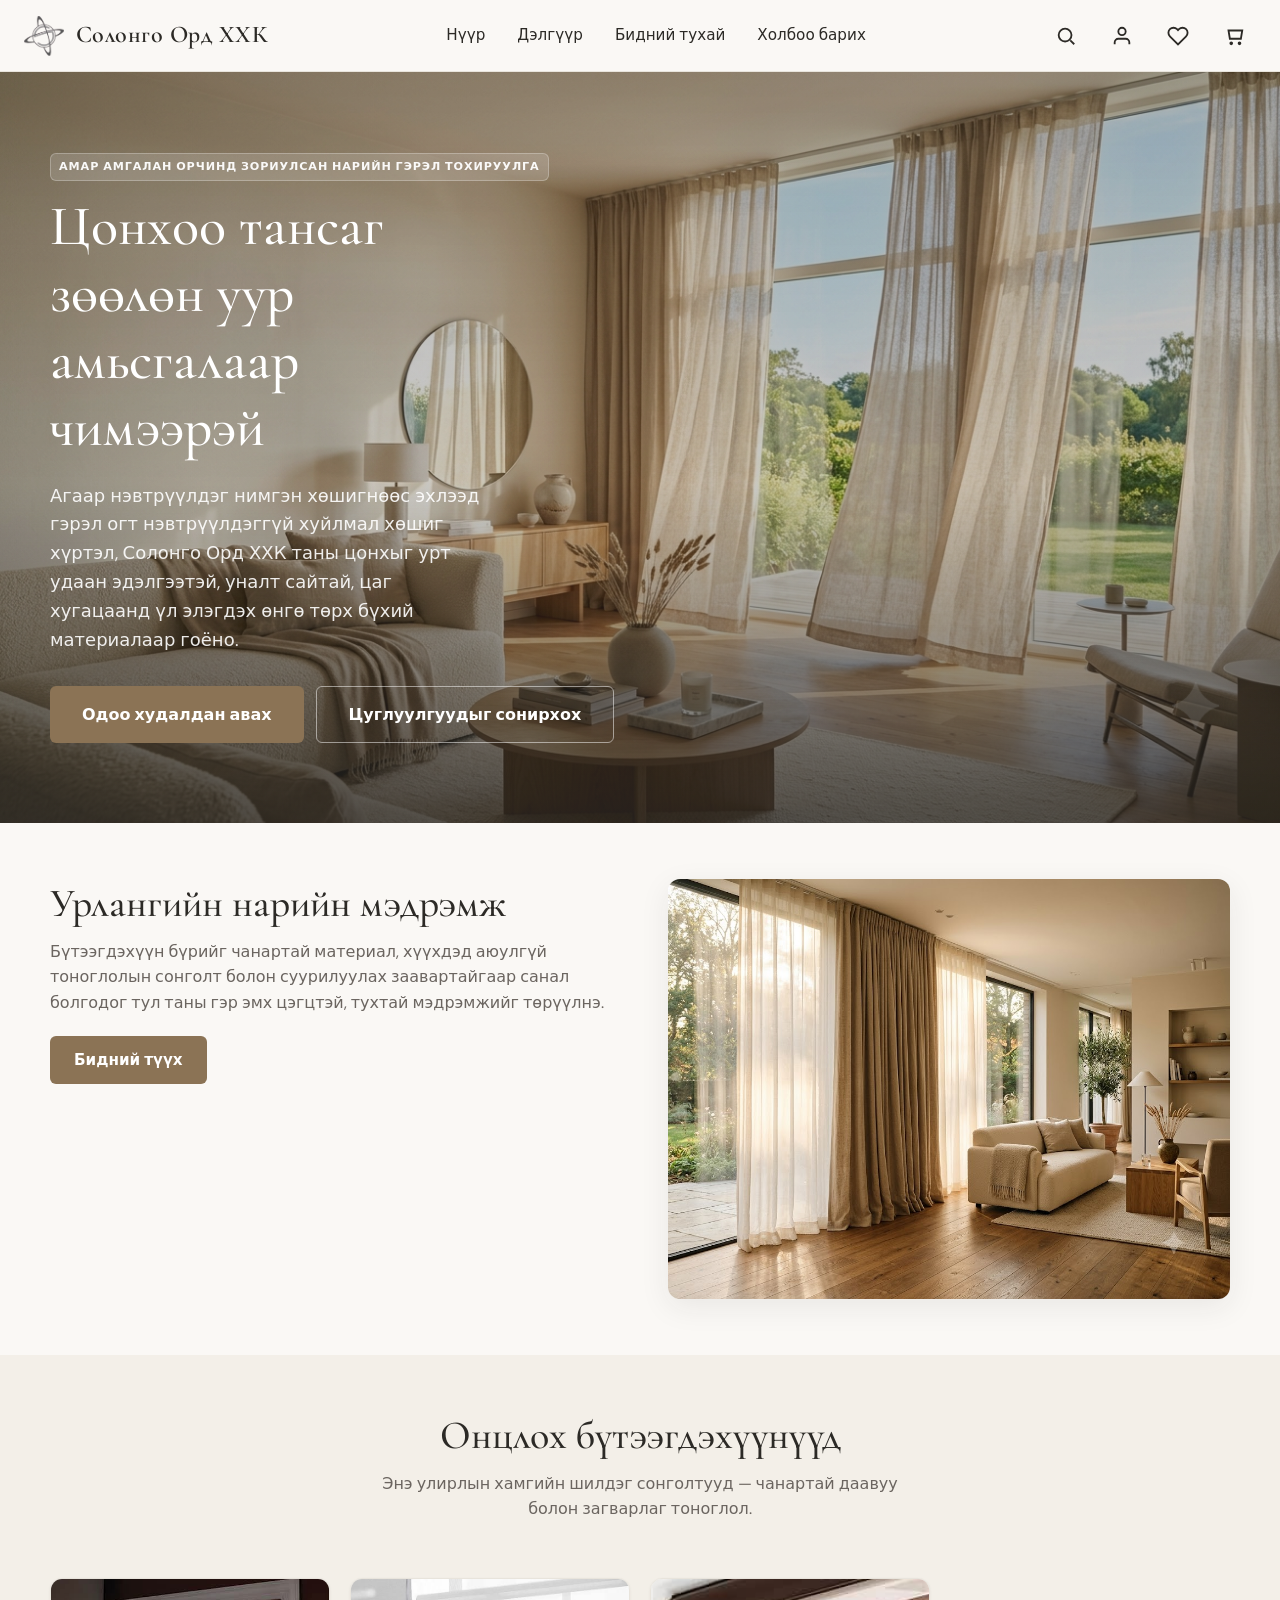
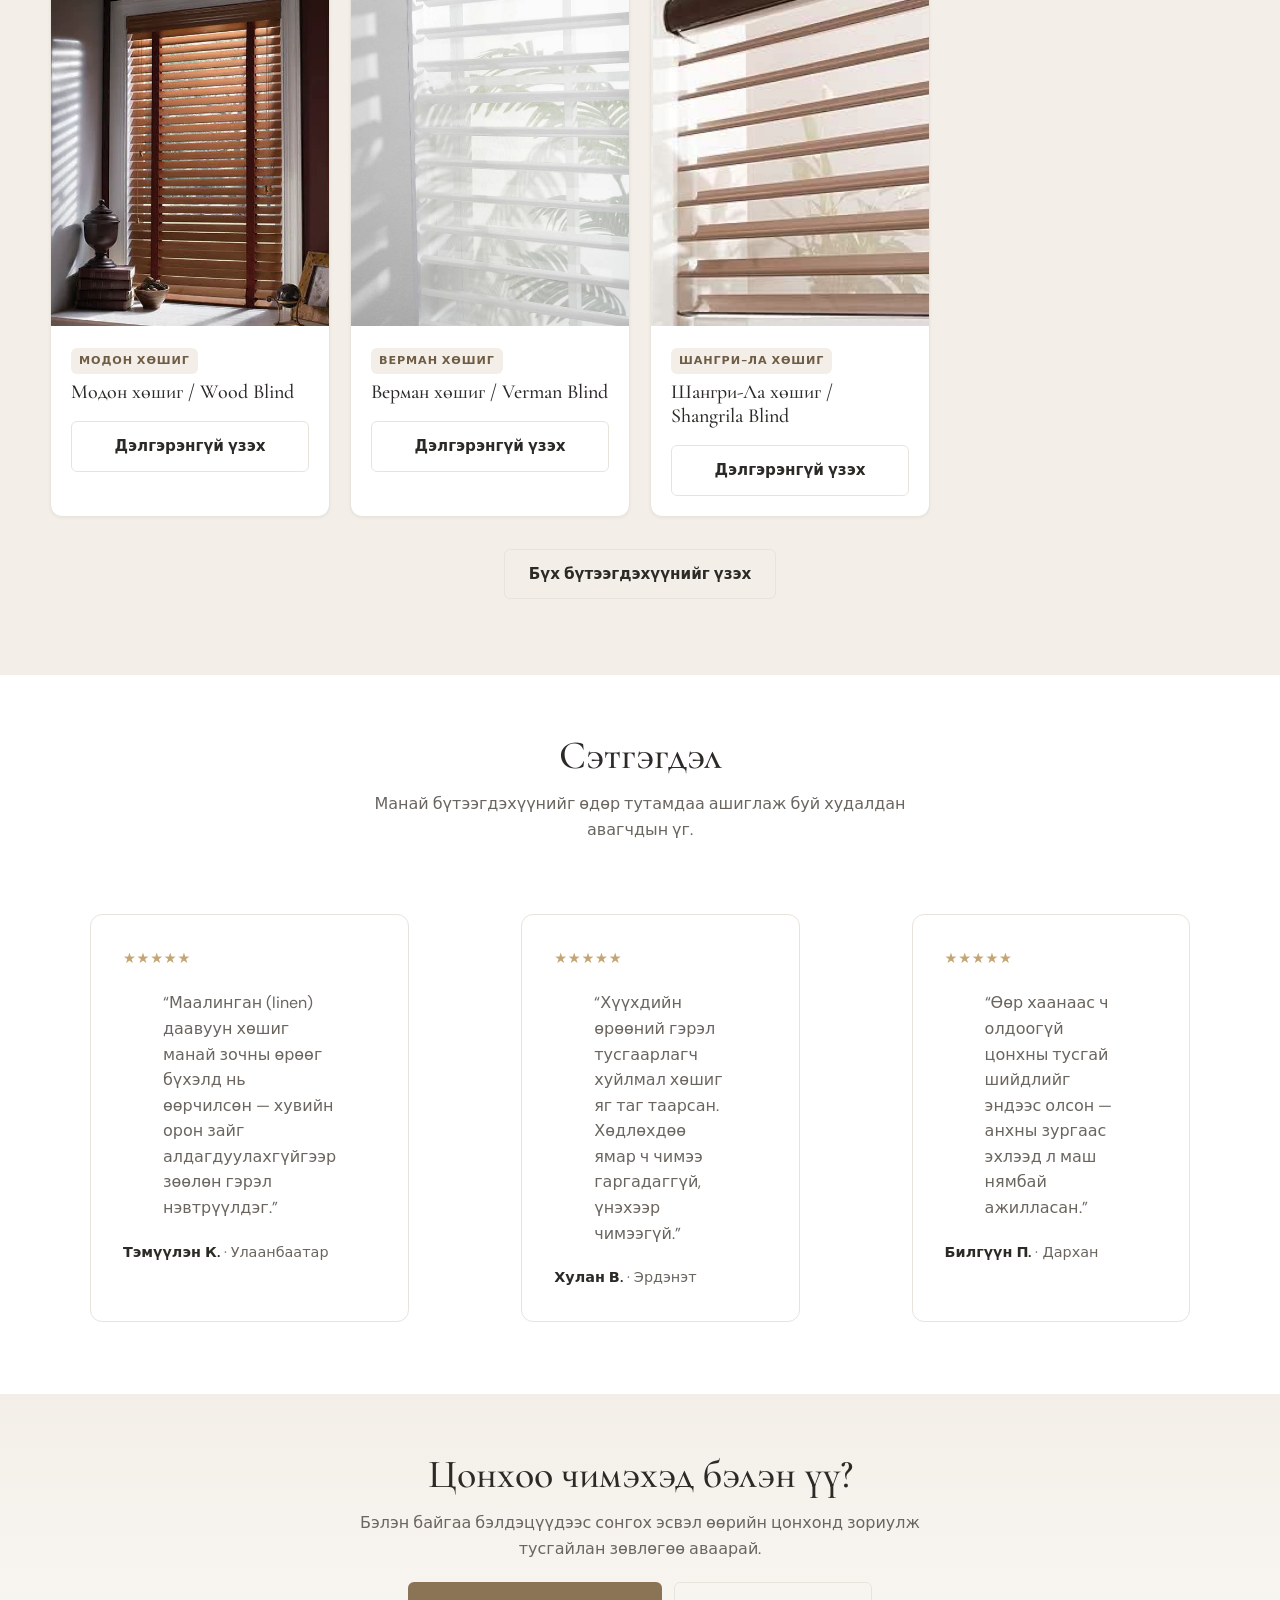
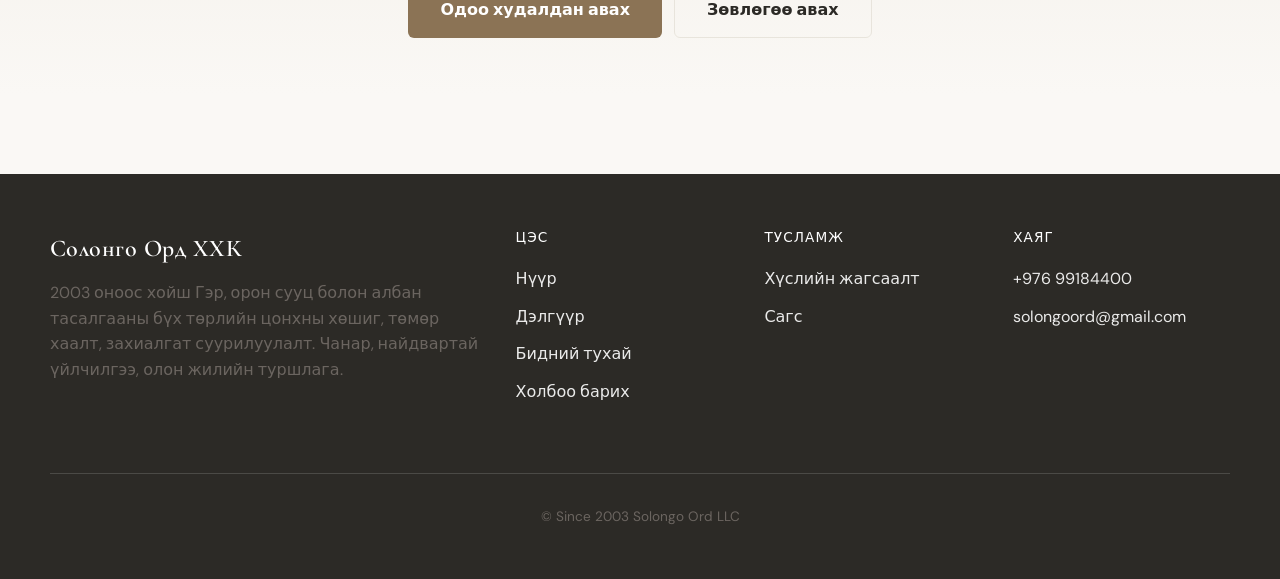
==== commit d4934bb7: "Update index.html" ====
--- a/index.html
+++ b/index.html
@@ -40,28 +40,16 @@
 
     <header class="site-header">
       <div class="container header-inner">
-        <a class="logo" href="index.html">Lumina Atelier</a>
-
+        <a class="logo" href="index.html">
+          <img src="website/logo.png" alt="Солонго Орд ХХК Logo" class="logo-img" />
+          <span class="logo-text">Солонго Орд ХХК</span>
+        </a>
         <nav class="nav-desktop" aria-label="Үндсэн цэс">
-          <a href="index.html" aria-current="page">Нүүр</a>
+          <a href="index.html">Нүүр</a>
           <a href="shop.html">Дэлгүүр</a>
-          <div class="has-dropdown">
-            <button type="button" aria-expanded="false" aria-haspopup="true" aria-controls="cat-menu">
-              Ангилал
-              <span class="caret" aria-hidden="true"></span>
-            </button>
-            <div id="cat-menu" class="dropdown-panel" role="menu">
-              <a href="shop.html?category=double-curtains" role="menuitem">Давхар хөшиг</a>
-              <a href="shop.html?category=wooden-blinds" role="menuitem">Модон наалт</a>
-              <a href="shop.html?category=venetian-blinds" role="menuitem">Хөндлөн төмөр наалт</a>
-              <a href="shop.html?category=motorized-curtains" role="menuitem">Ухаалаг (цахилгаан) хөшиг</a>
-              <a href="shop.html?category=roller-blinds" role="menuitem">Хуйлмал хөшиг</a>
-            </div>
-          </div>
           <a href="about.html">Бидний тухай</a>
           <a href="contact.html">Холбоо барих</a>
         </nav>
-
         <div class="header-actions">
           <span id="user-chip" class="user-chip" hidden></span>
           <button type="button" class="icon-btn" data-open-modal="search" aria-label="Бүтээгдэхүүн хайх">
@@ -90,13 +78,7 @@
             </svg>
             <span class="badge-count" data-cart-count hidden>0</span>
           </a>
-          <button
-            type="button"
-            class="icon-btn menu-toggle"
-            aria-expanded="false"
-            aria-controls="mobile-nav"
-            aria-label="Цэс нээх"
-          >
+          <button type="button" class="icon-btn menu-toggle" aria-expanded="false" aria-controls="mobile-nav" aria-label="Цэс нээх">
             <svg viewBox="0 0 24 24" fill="none" stroke="currentColor" stroke-width="2" aria-hidden="true">
               <path d="M4 6h16M4 12h16M4 18h16" />
             </svg>
@@ -109,16 +91,6 @@
       <nav aria-label="Гар утасны цэс">
         <a href="index.html">Нүүр</a>
         <a href="shop.html">Дэлгүүр</a>
-        <button type="button" data-mobile-submenu-toggle aria-expanded="false" aria-controls="mobile-cats">
-          Ангилал
-        </button>
-        <div id="mobile-cats" class="mobile-sub">
-          <a href="shop.html?category=double-curtains">Давхар хөшиг</a>
-          <a href="shop.html?category=wooden-blinds">Модон наалт</a>
-          <a href="shop.html?category=venetian-blinds">Хөндлөн төмөр наалт</a>
-          <a href="shop.html?category=motorized-curtains">Ухаалаг (цахилгаан) хөшиг</a>
-          <a href="shop.html?category=roller-blinds">Хуйлмал хөшиг</a>
-        </div>
         <a href="about.html">Бидний тухай</a>
         <a href="contact.html">Холбоо барих</a>
         <a href="wishlist.html">Хүслийн жагсаалт</a>
@@ -144,7 +116,7 @@
           </p>
           <h1>Цонхоо тансаг зөөлөн уур амьсгалаар чимээрэй</h1>
           <p class="lead">
-            Агаар нэвтрүүлдэг нимгэн хөшигнөөс эхлээд гэрэл огт нэвтрүүлдэггүй хуйлмал хөшиг хүртэл, Lumina Atelier таны цонхыг урт удаан эдэлгээтэй, уналт сайтай, цаг хугацаанд үл элэгдэх өнгө төрх бүхий материалаар гоёно.
+            Агаар нэвтрүүлдэг нимгэн хөшигнөөс эхлээд гэрэл огт нэвтрүүлдэггүй хуйлмал хөшиг хүртэл, Солонго Орд ХХК таны цонхыг урт удаан эдэлгээтэй, уналт сайтай, цаг хугацаанд үл элэгдэх өнгө төрх бүхий материалаар гоёно.
           </p>
           <div class="hero-actions">
             <a class="btn btn--primary btn--large" href="shop.html">Одоо худалдан авах</a>
@@ -159,9 +131,9 @@
         <div class="container two-col">
           <div>
             <h2>Урлангийн нарийн мэдрэмж</h2>
-            <p class="lead">
+            <!-- <p class="lead">
               Бид цонхны шийдлийг архитектурын бүтэцтэй атлаа зөөлөн мэдрэмж төрүүлдэг байх ёстой гэж үздэг. Энэхүү тэнцвэр нь байгалийн гэрлийг өглөөнөөс үдэш хүртэл таны орон зайд гайхалтай уусахад тусална.
-            </p>
+            </p> -->
             <p>
               Бүтээгдэхүүн бүрийг чанартай материал, хүүхдэд аюулгүй тоноглолын сонголт болон суурилуулах заавартайгаар санал болгодог тул таны гэр эмх цэгцтэй, тухтай мэдрэмжийг төрүүлнэ.
             </p>
@@ -169,7 +141,7 @@
           </div>
           <div class="card" style="box-shadow: var(--shadow-md); border: none">
             <img
-              src="https://images.unsplash.com/photo-1586023492125-27b2c045efd7?auto=format&fit=crop&w=900&q=80"
+              src="website/home.jpg"
               alt="Дулаан уур амьсгалтай өрөөний интерьер"
               width="900"
               height="1125"
@@ -192,7 +164,7 @@
         </div>
       </section>
 
-      <section class="section">
+      <!-- <section class="section">
         <div class="container">
           <div class="section-head">
             <h2>Ангиллаар худалдан авах</h2>
@@ -221,7 +193,7 @@
             </a>
           </div>
         </div>
-      </section>
+      </section> -->
 
       <section class="section" style="background: var(--color-surface)">
         <div class="container">
@@ -235,21 +207,21 @@
               <blockquote>
                 <p>“Маалинган (linen) даавуун хөшиг манай зочны өрөөг бүхэлд нь өөрчилсөн — хувийн орон зайг алдагдуулахгүйгээр зөөлөн гэрэл нэвтрүүлдэг.”</p>
               </blockquote>
-              <figcaption class="muted"><cite>Мая К.</cite> · Бруклин</figcaption>
+              <figcaption class="muted"><cite>Тэмүүлэн К.</cite> · Улаанбаатар</figcaption>
             </figure>
             <figure class="review-card">
               <p class="stars" aria-label="5 одоос 5 од">★★★★★</p>
               <blockquote>
                 <p>“Хүүхдийн өрөөний гэрэл тусгаарлагч хуйлмал хөшиг яг таг таарсан. Хөдлөхдөө ямар ч чимээ гаргадаггүй, үнэхээр чимээгүй.”</p>
               </blockquote>
-              <figcaption class="muted"><cite>Том В.</cite> · Остин</figcaption>
+              <figcaption class="muted"><cite>Хулан В.</cite> · Эрдэнэт</figcaption>
             </figure>
             <figure class="review-card">
               <p class="stars" aria-label="5 одоос 5 од">★★★★★</p>
               <blockquote>
                 <p>“Өөр хаанаас ч олдоогүй цонхны тусгай шийдлийг эндээс олсон — анхны зургаас эхлээд л маш нямбай ажилласан.”</p>
               </blockquote>
-              <figcaption class="muted"><cite>Хелена П.</cite> · Чикаго</figcaption>
+              <figcaption class="muted"><cite>Билгүүн П.</cite> · Дархан</figcaption>
             </figure>
           </div>
         </div>
@@ -267,42 +239,38 @@
       </section>
     </main>
 
-    <footer class="site-footer">
+   <footer class="site-footer">
       <div class="container footer-grid">
         <div class="footer-brand">
-          <a class="logo" href="index.html">Lumina Atelier</a>
-          <p>Цонхны тансаг шийдэл — хөшиг, наалт болон гэрэл зохицуулалт.</p>
+          <a class="logo" href="index.html">Солонго Орд ХХК</a>
+          <p>2003 оноос хойш Гэр, орон сууц болон албан тасалгааны бүх төрлийн цонхны хөшиг, төмөр хаалт, захиалгат суурилуулалт. Чанар, найдвартай үйлчилгээ, олон жилийн туршлага.</p>
         </div>
         <div class="footer-col">
-          <h4>Дэлгүүр</h4>
+          <h4>Цэс</h4>
           <ul>
-            <li><a href="shop.html?category=double-curtains">Давхар хөшиг</a></li>
-            <li><a href="shop.html?category=wooden-blinds">Модон наалт</a></li>
-            <li><a href="shop.html?category=venetian-blinds">Хөндлөн төмөр наалт</a></li>
-            <li><a href="shop.html?category=motorized-curtains">Ухаалаг хөшиг</a></li>
-            <li><a href="shop.html?category=roller-blinds">Хуйлмал хөшиг</a></li>
-          </ul>
-        </div>
-        <div class="footer-col">
-          <h4>Компани</h4>
-          <ul>
+            <li><a href="index.html">Нүүр</a></li>
+            <li><a href="shop.html">Дэлгүүр</a></li>
             <li><a href="about.html">Бидний тухай</a></li>
             <li><a href="contact.html">Холбоо барих</a></li>
-            <li><a href="shop.html?category=motorized-curtains">Ухаалаг хөшиг</a></li>
+          </ul>
+        </div>
+        <div class="footer-col">
+          <h4>Тусламж</h4>
+          <ul>
+            <li><a href="wishlist.html">Хүслийн жагсаалт</a></li>
+            <li><a href="cart.html">Сагс</a></li>
           </ul>
         </div>
         <div class="footer-col">
           <h4>Хаяг</h4>
           <ul>
-            <li>48 Мерсер Стрит</li>
-            <li>Нью-Йорк, NY 10013</li>
-            <li><a href="tel:+15550142000">+1 (555) 014-2000</a></li>
-            <li><a href="mailto:hello@luminaatelier.example">hello@luminaatelier.example</a></li>
+            <li><a href="tel:+97699184400">+976 99184400</a></li>
+            <li><a href="mailto:solongoord@gmail.com">solongoord@gmail.com</a></li>
           </ul>
         </div>
       </div>
       <div class="container footer-bottom">
-        <p>© <span data-year></span> Lumina Atelier. Портфолиод зориулсан жишиг вэбсайт.</p>
+        <p>© Since 2003 Solongo Ord LLC</p>
       </div>
     </footer>
 
@@ -350,4 +318,4 @@
     <script src="js/main.js"></script>
     <script src="js/home-page.js"></script>
   </body>
-</html>+</html>
--- a/css/styles.css
+++ b/css/styles.css
@@ -47,6 +47,32 @@
 *::after {
   box-sizing: border-box;
 }
+.header-inner {
+  padding-left: 24px;  /* Push the logo away from the very left edge of the browser window */
+  padding-right: 24px; /* Balance it on the right side as well */
+}
+/* Align the logo image and text side-by-side */
+.logo {
+  display: flex;
+  align-items: center;
+  gap: 12px; /* Space between the image and the text */
+  text-decoration: none;
+}
+
+/* Control the size of your logo image */
+.logo-img {
+  height: 40px; /* Adjust this height to fit your header design */
+  width: auto;  /* Keeps the aspect ratio perfect */
+  object-fit: contain;
+}
+
+/* Style the brand text if needed */
+.logo-text {
+  font-family: var(--font-display), "Cormorant Garamond", serif;
+  font-size: 1.5rem;
+  font-weight: 600;
+  color: var(--color-text); /* Matches your website's primary text color */
+}
 
 html {
   scroll-behavior: smooth;
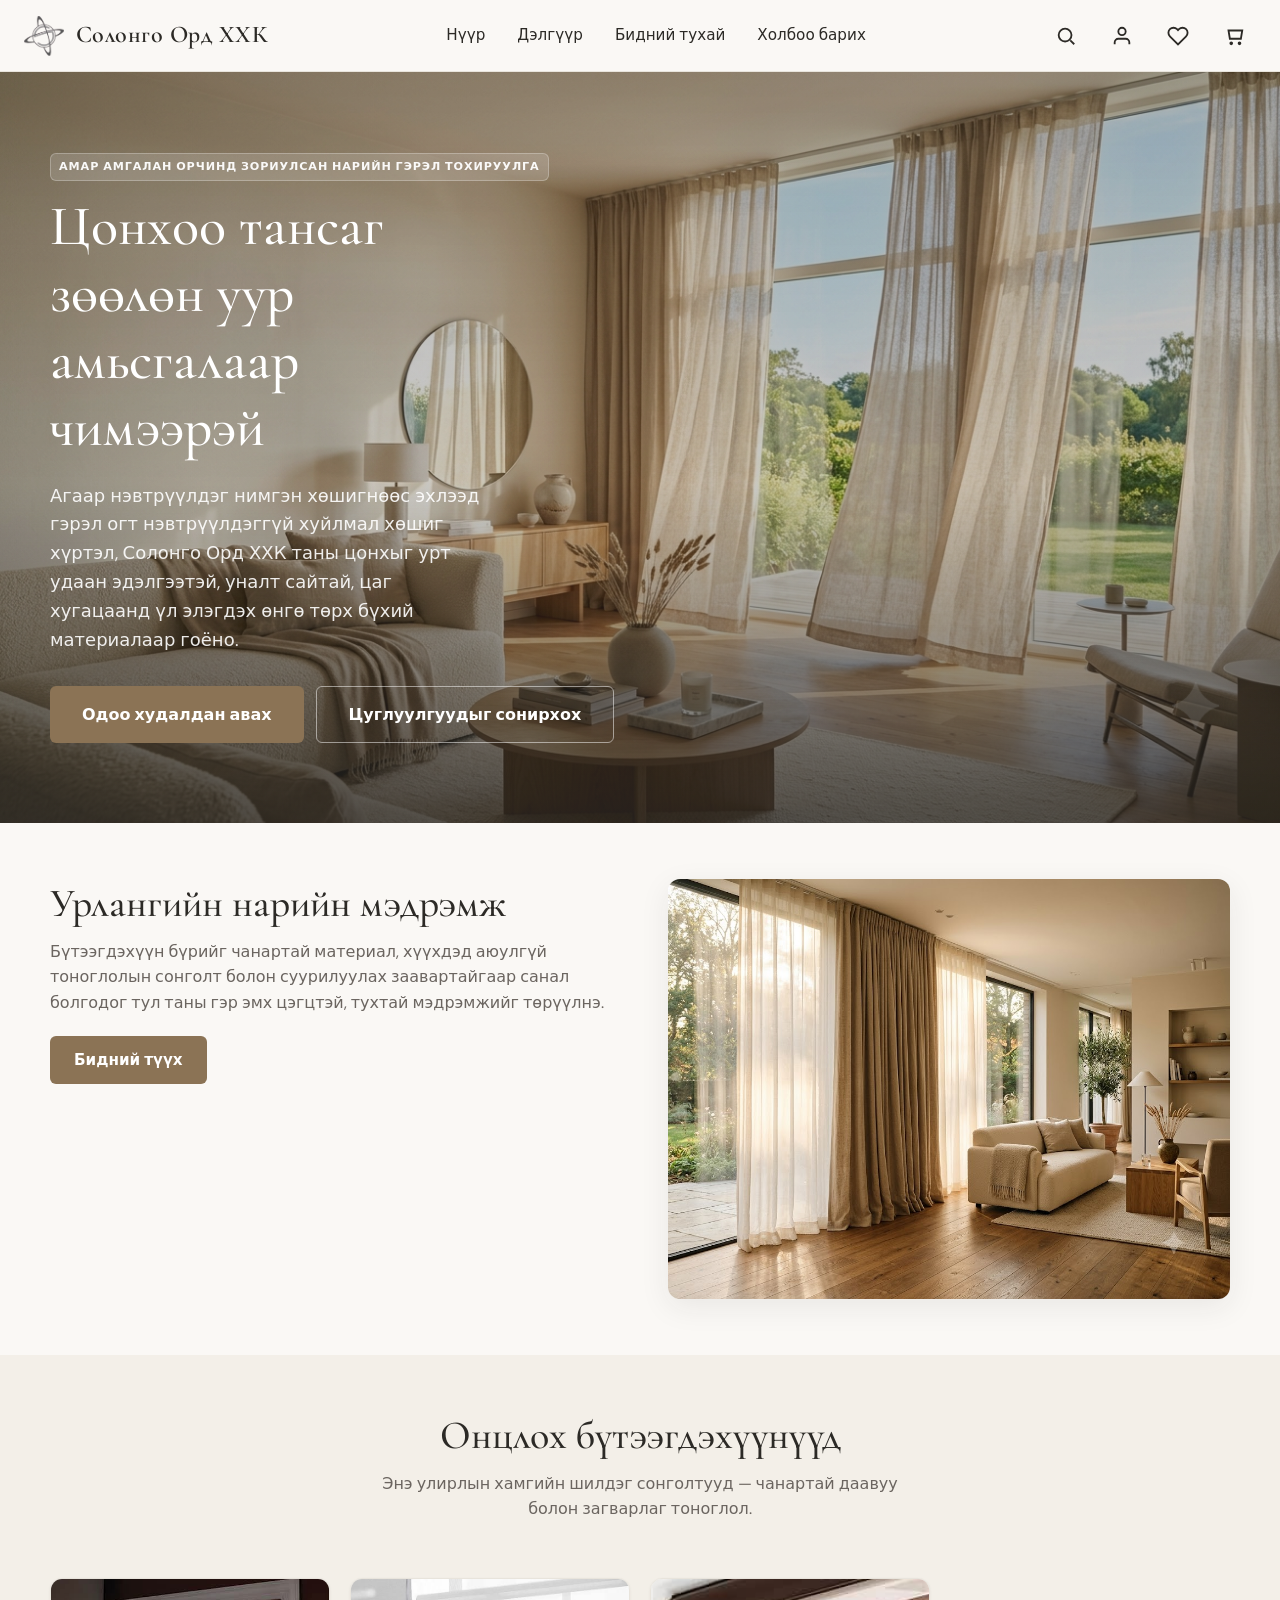
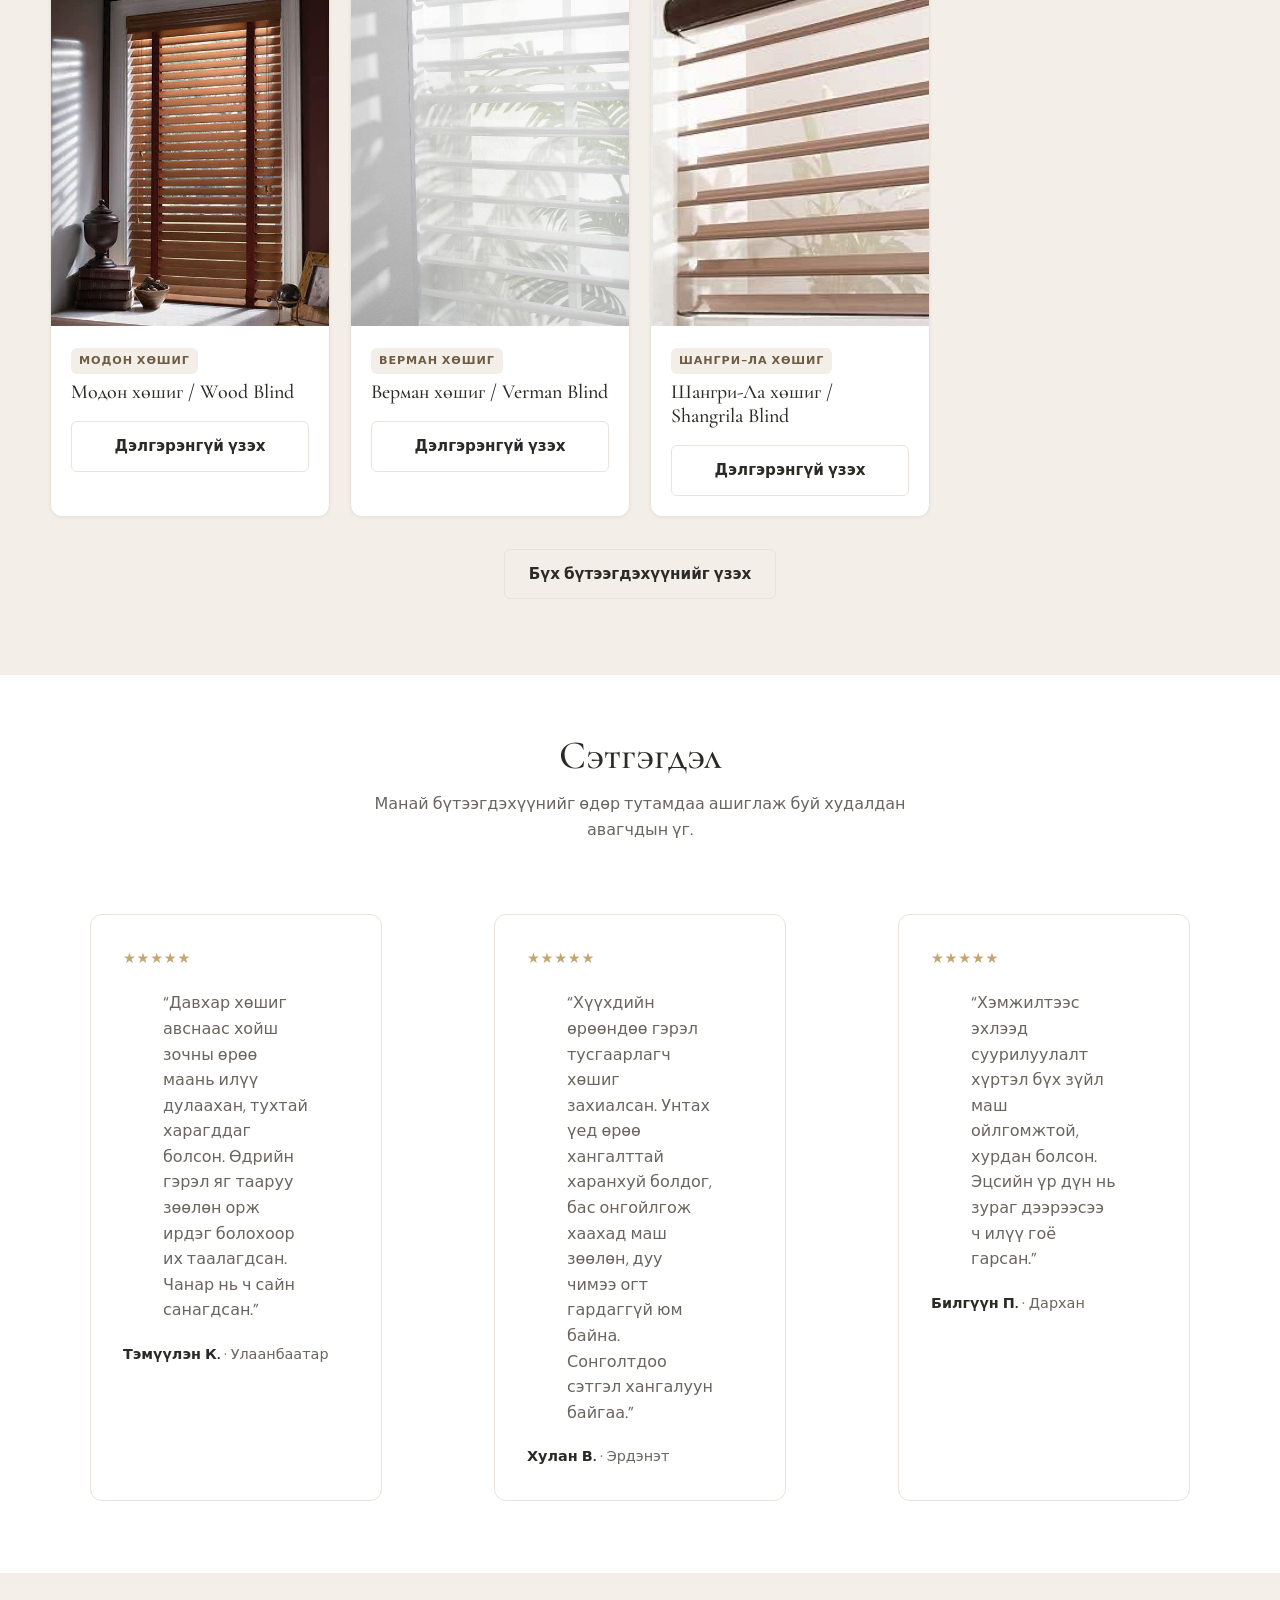
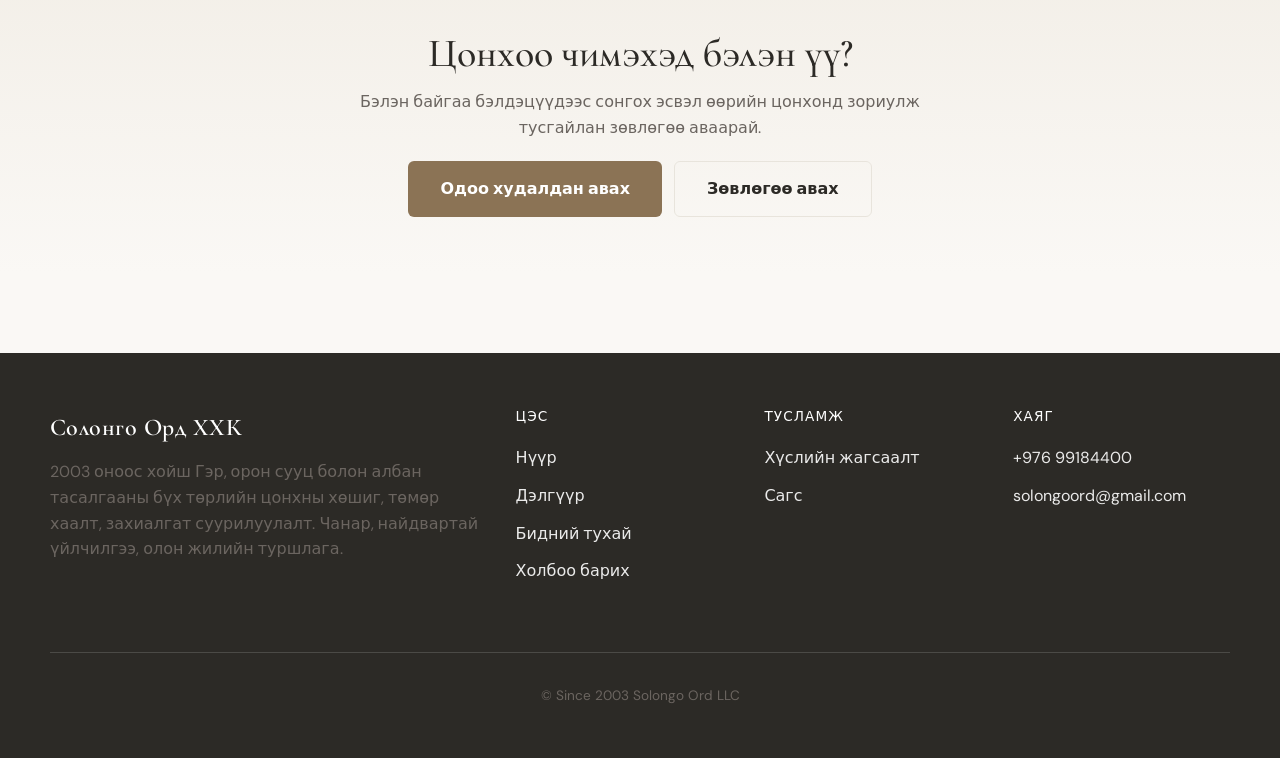
==== commit dc073d6d: "Update index.html" ====
--- a/index.html
+++ b/index.html
@@ -7,7 +7,8 @@
       name="description"
       content="Lumina Atelier — гараар урласан хөшиг, наалтууд. Орчин үеийн орон зайд зориулсан зөөлөн дулаан өнгө, тохируулж болох гэрэл болон захиалгат гоёмсог шийдэл."
     />
-    <title>Lumina Atelier | Хөшиг &amp; Наалт</title>
+    <title>Солонго Орд ХХК </title>
+    <link rel="icon" type="image/png" href="website/logo.png">
     <link rel="preconnect" href="https://fonts.googleapis.com" />
     <link rel="preconnect" href="https://fonts.gstatic.com" crossorigin />
     <link
@@ -205,21 +206,21 @@
             <figure class="review-card">
               <p class="stars" aria-label="5 одоос 5 од">★★★★★</p>
               <blockquote>
-                <p>“Маалинган (linen) даавуун хөшиг манай зочны өрөөг бүхэлд нь өөрчилсөн — хувийн орон зайг алдагдуулахгүйгээр зөөлөн гэрэл нэвтрүүлдэг.”</p>
+                <p>“Давхар хөшиг авснаас хойш зочны өрөө маань илүү дулаахан, тухтай харагддаг болсон. Өдрийн гэрэл яг тааруу зөөлөн орж ирдэг болохоор их таалагдсан. Чанар нь ч сайн санагдсан.”</p>
               </blockquote>
               <figcaption class="muted"><cite>Тэмүүлэн К.</cite> · Улаанбаатар</figcaption>
             </figure>
             <figure class="review-card">
               <p class="stars" aria-label="5 одоос 5 од">★★★★★</p>
               <blockquote>
-                <p>“Хүүхдийн өрөөний гэрэл тусгаарлагч хуйлмал хөшиг яг таг таарсан. Хөдлөхдөө ямар ч чимээ гаргадаггүй, үнэхээр чимээгүй.”</p>
+                <p>“Хүүхдийн өрөөндөө гэрэл тусгаарлагч хөшиг захиалсан. Унтах үед өрөө хангалттай харанхуй болдог, бас онгойлгож хаахад маш зөөлөн, дуу чимээ огт гардаггүй юм байна. Сонголтдоо сэтгэл хангалуун байгаа.”</p>
               </blockquote>
               <figcaption class="muted"><cite>Хулан В.</cite> · Эрдэнэт</figcaption>
             </figure>
             <figure class="review-card">
               <p class="stars" aria-label="5 одоос 5 од">★★★★★</p>
               <blockquote>
-                <p>“Өөр хаанаас ч олдоогүй цонхны тусгай шийдлийг эндээс олсон — анхны зургаас эхлээд л маш нямбай ажилласан.”</p>
+                <p>“Хэмжилтээс эхлээд суурилуулалт хүртэл бүх зүйл маш ойлгомжтой, хурдан болсон. Эцсийн үр дүн нь зураг дээрээсээ ч илүү гоё гарсан.”</p>
               </blockquote>
               <figcaption class="muted"><cite>Билгүүн П.</cite> · Дархан</figcaption>
             </figure>
